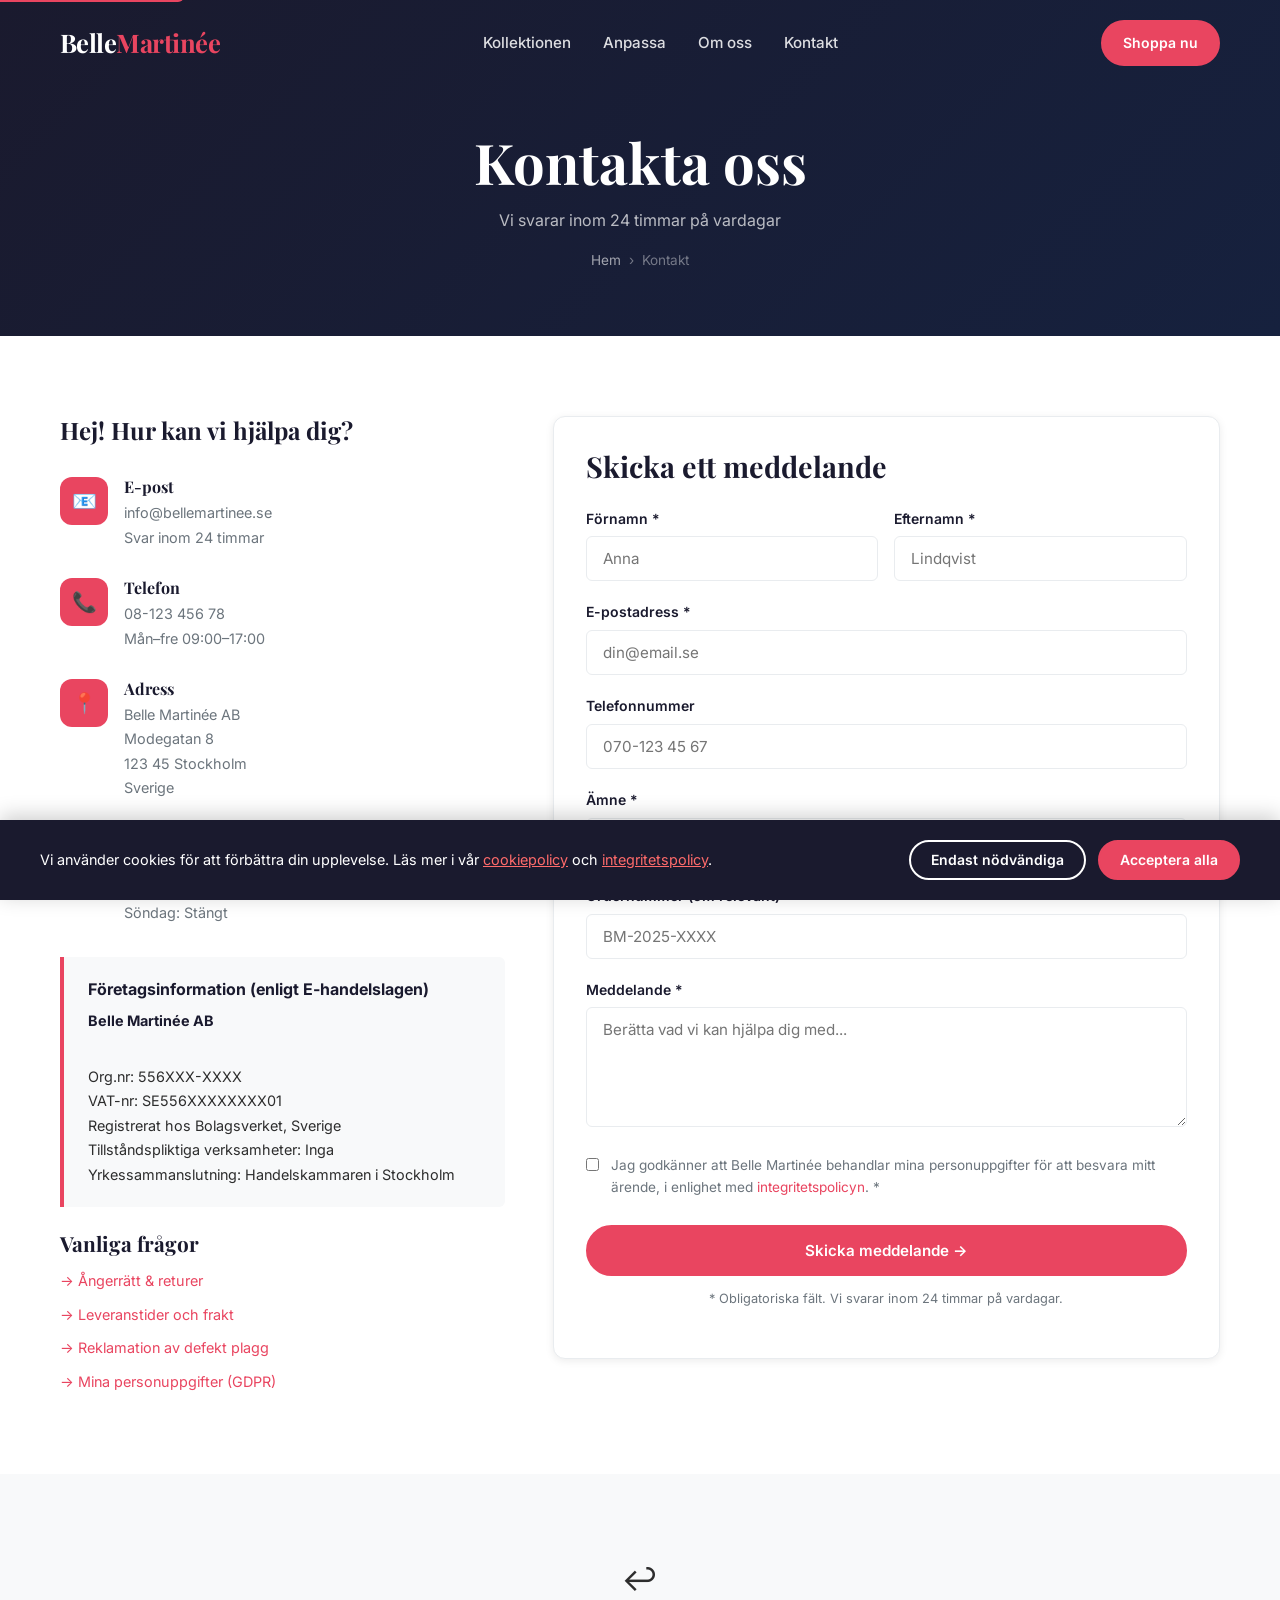
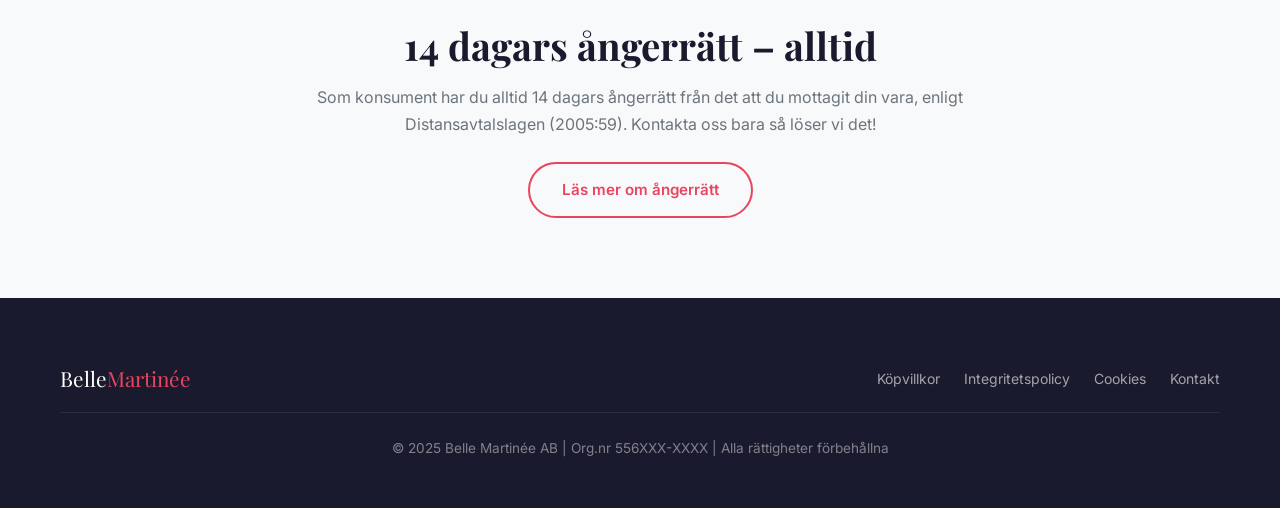
==== contact.html @ 05bf8396 "Build professional Belle Martinée clothing website with full Swedish legal compliance Co-authored-by" ====
<!DOCTYPE html>
<html lang="sv">
<head>
  <meta charset="UTF-8" />
  <meta name="viewport" content="width=device-width, initial-scale=1.0" />
  <meta name="description" content="Kontakta Belle Martinée – vi hjälper dig med din beställning, din design och alla frågor om våra kläder." />
  <meta name="robots" content="index, follow" />
  <title>Kontakt – Belle Martinée</title>
  <link rel="preconnect" href="https://fonts.googleapis.com" />
  <link rel="preconnect" href="https://fonts.gstatic.com" crossorigin />
  <link href="https://fonts.googleapis.com/css2?family=Inter:wght@400;500;600;700&family=Playfair+Display:ital,wght@0,400;0,600;0,700;1,400&display=swap" rel="stylesheet" />
  <link rel="stylesheet" href="css/style.css" />
</head>
<body>

  <a class="skip-link" href="#main-content">Hoppa till innehållet</a>

  <!-- Cookie Banner -->
  <div id="cookie-banner" role="dialog" aria-label="Cookie-inställningar">
    <div class="cookie-banner__inner">
      <p class="cookie-banner__text">
        Vi använder cookies för att förbättra din upplevelse.
        Läs mer i vår <a href="cookies.html">cookiepolicy</a> och <a href="privacy-policy.html">integritetspolicy</a>.
      </p>
      <div class="cookie-banner__actions">
        <button id="cookie-necessary" class="btn btn--secondary btn--sm">Endast nödvändiga</button>
        <button id="cookie-accept-all" class="btn btn--primary btn--sm">Acceptera alla</button>
      </div>
    </div>
  </div>

  <!-- Header -->
  <header class="site-header" role="banner">
    <nav class="nav" aria-label="Huvudnavigation">
      <a href="index.html" class="nav__logo">Belle<span>Martinée</span></a>
      <ul class="nav__menu" role="list">
        <li><a href="index.html#kollektionen">Kollektionen</a></li>
        <li><a href="index.html#anpassa">Anpassa</a></li>
        <li><a href="index.html#om-oss">Om oss</a></li>
        <li><a href="contact.html">Kontakt</a></li>
      </ul>
      <div class="nav__actions">
        <a href="index.html#kollektionen" class="btn btn--primary btn--sm">Shoppa nu</a>
        <button class="nav__toggle" aria-label="Öppna meny" aria-expanded="false" aria-controls="mobile-nav">
          <span></span><span></span><span></span>
        </button>
      </div>
    </nav>
  </header>

  <div id="nav-overlay" class="cart-overlay"></div>
  <nav id="mobile-nav" class="mobile-nav" aria-label="Mobilnavigation">
    <div class="mobile-nav__header">
      <span class="mobile-nav__logo">Belle<span>Martinée</span></span>
      <button id="mobile-nav-close" class="mobile-nav__close" aria-label="Stäng meny">✕</button>
    </div>
    <ul class="mobile-nav__links" role="list">
      <li><a href="index.html">Hem</a></li>
      <li><a href="index.html#kollektionen">Kollektionen</a></li>
      <li><a href="terms.html">Köpvillkor</a></li>
      <li><a href="privacy-policy.html">Integritetspolicy</a></li>
      <li><a href="cookies.html">Cookiepolicy</a></li>
    </ul>
  </nav>

  <!-- Hero -->
  <div class="legal-hero">
    <h1>Kontakta oss</h1>
    <p>Vi svarar inom 24 timmar på vardagar</p>
    <nav class="breadcrumb" aria-label="Brödsmulor">
      <a href="index.html">Hem</a>
      <span aria-hidden="true">›</span>
      <span aria-current="page">Kontakt</span>
    </nav>
  </div>

  <main id="main-content">
    <section class="section">
      <div class="container">
        <div class="contact-grid">

          <!-- Contact Info -->
          <div>
            <h2 style="color:var(--color-primary);margin-bottom:2rem;font-size:1.5rem;">Hej! Hur kan vi hjälpa dig?</h2>

            <div class="contact-info__item">
              <div class="contact-info__icon">📧</div>
              <div class="contact-info__text">
                <h4>E-post</h4>
                <a href="mailto:info@bellemartinee.se">info@bellemartinee.se</a>
                <p>Svar inom 24 timmar</p>
              </div>
            </div>

            <div class="contact-info__item">
              <div class="contact-info__icon">📞</div>
              <div class="contact-info__text">
                <h4>Telefon</h4>
                <a href="tel:+4681234567">08-123 456 78</a>
                <p>Mån–fre 09:00–17:00</p>
              </div>
            </div>

            <div class="contact-info__item">
              <div class="contact-info__icon">📍</div>
              <div class="contact-info__text">
                <h4>Adress</h4>
                <p>Belle Martinée AB<br />Modegatan 8<br />123 45 Stockholm<br />Sverige</p>
              </div>
            </div>

            <div class="contact-info__item">
              <div class="contact-info__icon">🕐</div>
              <div class="contact-info__text">
                <h4>Öppettider kundtjänst</h4>
                <p>Måndag–fredag: 09:00–17:00<br />Lördag: 10:00–14:00<br />Söndag: Stängt</p>
              </div>
            </div>

            <!-- Company Info Box (E-handelslagen) -->
            <div class="legal-box" style="margin-top:2rem;">
              <strong>Företagsinformation (enligt E-handelslagen)</strong>
              <p>
                <strong>Belle Martinée AB</strong><br />
                Org.nr: 556XXX-XXXX<br />
                VAT-nr: SE556XXXXXXXX01<br />
                Registrerat hos Bolagsverket, Sverige<br />
                Tillståndspliktiga verksamheter: Inga<br />
                Yrkessammanslutning: Handelskammaren i Stockholm
              </p>
            </div>

            <!-- Quick links -->
            <div style="margin-top:1.5rem;">
              <h4 style="color:var(--color-primary);margin-bottom:0.75rem;font-family:var(--font-heading);">Vanliga frågor</h4>
              <ul style="display:flex;flex-direction:column;gap:0.5rem;">
                <li><a href="terms.html" style="color:var(--color-accent);font-size:0.9rem;">→ Ångerrätt &amp; returer</a></li>
                <li><a href="terms.html#leverans" style="color:var(--color-accent);font-size:0.9rem;">→ Leveranstider och frakt</a></li>
                <li><a href="terms.html#reklamation" style="color:var(--color-accent);font-size:0.9rem;">→ Reklamation av defekt plagg</a></li>
                <li><a href="privacy-policy.html" style="color:var(--color-accent);font-size:0.9rem;">→ Mina personuppgifter (GDPR)</a></li>
              </ul>
            </div>
          </div>

          <!-- Contact Form -->
          <div class="contact-form">
            <h3 style="color:var(--color-primary);margin-bottom:1.5rem;font-family:var(--font-heading);">Skicka ett meddelande</h3>
            <form id="contact-form" novalidate aria-label="Kontaktformulär">

              <div class="form-row">
                <div class="form-group">
                  <label for="contact-firstname">Förnamn *</label>
                  <input type="text" id="contact-firstname" name="firstname" required autocomplete="given-name" placeholder="Anna" />
                </div>
                <div class="form-group">
                  <label for="contact-lastname">Efternamn *</label>
                  <input type="text" id="contact-lastname" name="lastname" required autocomplete="family-name" placeholder="Lindqvist" />
                </div>
              </div>

              <div class="form-group">
                <label for="contact-email">E-postadress *</label>
                <input type="email" id="contact-email" name="email" required autocomplete="email" placeholder="din@email.se" />
              </div>

              <div class="form-group">
                <label for="contact-phone">Telefonnummer</label>
                <input type="tel" id="contact-phone" name="phone" autocomplete="tel" placeholder="070-123 45 67" />
              </div>

              <div class="form-group">
                <label for="contact-subject">Ämne *</label>
                <select id="contact-subject" name="subject" required>
                  <option value="" disabled selected>Välj ämne...</option>
                  <option value="order">Fråga om beställning</option>
                  <option value="design">Designhjälp / offert</option>
                  <option value="return">Retur / ångerrätt</option>
                  <option value="reklamation">Reklamation</option>
                  <option value="gdpr">GDPR / mina uppgifter</option>
                  <option value="other">Annat</option>
                </select>
              </div>

              <div class="form-group">
                <label for="contact-order">Ordernummer (om relevant)</label>
                <input type="text" id="contact-order" name="order_number" placeholder="BM-2025-XXXX" />
              </div>

              <div class="form-group">
                <label for="contact-message">Meddelande *</label>
                <textarea id="contact-message" name="message" required placeholder="Berätta vad vi kan hjälpa dig med..."></textarea>
              </div>

              <!-- GDPR consent -->
              <div class="form-group" style="display:flex;gap:0.75rem;align-items:flex-start;">
                <input type="checkbox" id="contact-gdpr" name="gdpr_consent" required style="width:auto;margin-top:3px;flex-shrink:0;" />
                <label for="contact-gdpr" style="font-size:0.85rem;color:var(--color-gray);font-weight:400;cursor:pointer;">
                  Jag godkänner att Belle Martinée behandlar mina personuppgifter för att besvara mitt ärende,
                  i enlighet med <a href="privacy-policy.html" style="color:var(--color-accent)">integritetspolicyn</a>. *
                </label>
              </div>

              <button type="submit" class="btn btn--primary" style="width:100%;justify-content:center;">
                Skicka meddelande →
              </button>

              <p style="font-size:0.8rem;color:var(--color-gray);margin-top:0.75rem;text-align:center;">
                * Obligatoriska fält. Vi svarar inom 24 timmar på vardagar.
              </p>
            </form>
          </div>

        </div>
      </div>
    </section>

    <!-- Ångerrätt reminder -->
    <section class="section section--alt" aria-label="Ångerrätt information">
      <div class="container">
        <div style="max-width:700px;margin:0 auto;text-align:center;">
          <div style="font-size:2rem;margin-bottom:1rem;">↩️</div>
          <h2 style="color:var(--color-primary);margin-bottom:1rem;">14 dagars ångerrätt – alltid</h2>
          <p style="color:var(--color-gray);margin-bottom:1.5rem;">
            Som konsument har du alltid 14 dagars ångerrätt från det att du mottagit din vara,
            enligt Distansavtalslagen (2005:59). Kontakta oss bara så löser vi det!
          </p>
          <a href="terms.html" class="btn btn--outline">Läs mer om ångerrätt</a>
        </div>
      </div>
    </section>
  </main>

  <!-- Footer -->
  <footer class="site-footer" role="contentinfo">
    <div class="container">
      <div style="display:flex;align-items:center;justify-content:space-between;flex-wrap:wrap;gap:1rem;padding-bottom:1rem;">
        <a href="index.html" style="font-family:var(--font-heading);font-size:1.3rem;color:white;">Belle<span style="color:var(--color-accent)">Martinée</span></a>
        <nav style="display:flex;gap:1.5rem;flex-wrap:wrap;" aria-label="Juridiska länkar">
          <a href="terms.html" style="color:rgba(255,255,255,0.6);font-size:0.875rem;">Köpvillkor</a>
          <a href="privacy-policy.html" style="color:rgba(255,255,255,0.6);font-size:0.875rem;">Integritetspolicy</a>
          <a href="cookies.html" style="color:rgba(255,255,255,0.6);font-size:0.875rem;">Cookies</a>
          <a href="contact.html" style="color:rgba(255,255,255,0.6);font-size:0.875rem;">Kontakt</a>
        </nav>
      </div>
      <hr class="footer__divider" />
      <p style="color:rgba(255,255,255,0.45);font-size:0.85rem;text-align:center;">© 2025 Belle Martinée AB | Org.nr 556XXX-XXXX | Alla rättigheter förbehållna</p>
    </div>
  </footer>

  <div id="toast" role="alert" aria-live="assertive">
    <span class="toast-icon">✅</span>
    <span class="toast-message"></span>
  </div>
  <style>.sr-only{position:absolute;width:1px;height:1px;padding:0;margin:-1px;overflow:hidden;clip:rect(0,0,0,0);white-space:nowrap;border:0}</style>
  <script src="js/main.js"></script>
</body>
</html>
---- css/style.css ----
/* ===========================
   RESET & BASE
   =========================== */
*, *::before, *::after {
  box-sizing: border-box;
  margin: 0;
  padding: 0;
}

:root {
  --color-primary: #1a1a2e;
  --color-secondary: #16213e;
  --color-accent: #e94560;
  --color-accent-light: #ff6b6b;
  --color-gold: #c9a84c;
  --color-light: #f8f9fa;
  --color-white: #ffffff;
  --color-gray: #6c757d;
  --color-gray-light: #e9ecef;
  --color-text: #2d2d2d;
  --font-heading: 'Playfair Display', Georgia, serif;
  --font-body: 'Inter', -apple-system, BlinkMacSystemFont, 'Segoe UI', sans-serif;
  --shadow-sm: 0 2px 8px rgba(0,0,0,0.08);
  --shadow-md: 0 4px 20px rgba(0,0,0,0.12);
  --shadow-lg: 0 8px 40px rgba(0,0,0,0.18);
  --radius: 12px;
  --radius-sm: 6px;
  --transition: all 0.3s ease;
  --max-width: 1200px;
}

html {
  scroll-behavior: smooth;
  font-size: 16px;
}

body {
  font-family: var(--font-body);
  color: var(--color-text);
  background-color: var(--color-white);
  line-height: 1.6;
  overflow-x: hidden;
}

img {
  max-width: 100%;
  height: auto;
  display: block;
}

a {
  color: inherit;
  text-decoration: none;
  transition: var(--transition);
}

ul {
  list-style: none;
}

/* ===========================
   TYPOGRAPHY
   =========================== */
h1, h2, h3, h4, h5, h6 {
  font-family: var(--font-heading);
  line-height: 1.2;
  font-weight: 700;
}

h1 { font-size: clamp(2rem, 5vw, 3.5rem); }
h2 { font-size: clamp(1.5rem, 3vw, 2.5rem); }
h3 { font-size: clamp(1.2rem, 2.5vw, 1.8rem); }
h4 { font-size: clamp(1rem, 2vw, 1.3rem); }

p {
  margin-bottom: 1rem;
  line-height: 1.7;
}

/* ===========================
   LAYOUT UTILITIES
   =========================== */
.container {
  max-width: var(--max-width);
  margin: 0 auto;
  padding: 0 1.25rem;
}

.section {
  padding: 5rem 0;
}

.section--alt {
  background-color: var(--color-light);
}

.section__header {
  text-align: center;
  margin-bottom: 3.5rem;
}

.section__tag {
  display: inline-block;
  color: var(--color-accent);
  font-size: 0.85rem;
  font-weight: 600;
  text-transform: uppercase;
  letter-spacing: 0.15em;
  margin-bottom: 0.75rem;
}

.section__title {
  color: var(--color-primary);
  margin-bottom: 1rem;
}

.section__subtitle {
  color: var(--color-gray);
  font-size: 1.1rem;
  max-width: 600px;
  margin: 0 auto;
}

/* ===========================
   BUTTONS
   =========================== */
.btn {
  display: inline-flex;
  align-items: center;
  gap: 0.5rem;
  padding: 0.875rem 2rem;
  border-radius: 50px;
  font-family: var(--font-body);
  font-size: 0.95rem;
  font-weight: 600;
  cursor: pointer;
  border: 2px solid transparent;
  transition: var(--transition);
  text-decoration: none;
  white-space: nowrap;
}

.btn--primary {
  background-color: var(--color-accent);
  color: var(--color-white);
  border-color: var(--color-accent);
}

.btn--primary:hover {
  background-color: transparent;
  color: var(--color-accent);
  transform: translateY(-2px);
  box-shadow: 0 8px 25px rgba(233,69,96,0.35);
}

.btn--secondary {
  background-color: transparent;
  color: var(--color-white);
  border-color: var(--color-white);
}

.btn--secondary:hover {
  background-color: var(--color-white);
  color: var(--color-primary);
  transform: translateY(-2px);
}

.btn--outline {
  background-color: transparent;
  color: var(--color-accent);
  border-color: var(--color-accent);
}

.btn--outline:hover {
  background-color: var(--color-accent);
  color: var(--color-white);
}

.btn--dark {
  background-color: var(--color-primary);
  color: var(--color-white);
  border-color: var(--color-primary);
}

.btn--dark:hover {
  background-color: transparent;
  color: var(--color-primary);
}

.btn--sm {
  padding: 0.6rem 1.25rem;
  font-size: 0.875rem;
}

/* ===========================
   COOKIE BANNER
   =========================== */
#cookie-banner {
  position: fixed;
  bottom: 0;
  left: 0;
  right: 0;
  background: var(--color-primary);
  color: var(--color-white);
  padding: 1.25rem 1.5rem;
  z-index: 9999;
  box-shadow: 0 -4px 20px rgba(0,0,0,0.2);
  display: none;
}

#cookie-banner.show {
  display: block;
}

.cookie-banner__inner {
  max-width: var(--max-width);
  margin: 0 auto;
  display: flex;
  align-items: center;
  gap: 1.5rem;
  flex-wrap: wrap;
}

.cookie-banner__text {
  flex: 1;
  min-width: 250px;
  font-size: 0.9rem;
  line-height: 1.5;
  margin: 0;
}

.cookie-banner__text a {
  color: var(--color-accent-light);
  text-decoration: underline;
}

.cookie-banner__actions {
  display: flex;
  gap: 0.75rem;
  flex-wrap: wrap;
  flex-shrink: 0;
}

.cookie-banner__actions .btn {
  padding: 0.6rem 1.25rem;
  font-size: 0.875rem;
}

/* ===========================
   HEADER / NAVIGATION
   =========================== */
.site-header {
  position: fixed;
  top: 0;
  left: 0;
  right: 0;
  z-index: 1000;
  background: transparent;
  transition: var(--transition);
}

.site-header.scrolled {
  background: rgba(26, 26, 46, 0.97);
  backdrop-filter: blur(10px);
  box-shadow: 0 2px 20px rgba(0,0,0,0.15);
}

.nav {
  display: flex;
  align-items: center;
  justify-content: space-between;
  padding: 1.25rem 1.25rem;
  max-width: var(--max-width);
  margin: 0 auto;
}

.nav__logo {
  font-family: var(--font-heading);
  font-size: 1.6rem;
  font-weight: 700;
  color: var(--color-white);
  letter-spacing: -0.02em;
}

.nav__logo span {
  color: var(--color-accent);
}

.nav__menu {
  display: flex;
  align-items: center;
  gap: 2rem;
}

.nav__menu a {
  color: rgba(255,255,255,0.85);
  font-size: 0.95rem;
  font-weight: 500;
  position: relative;
}

.nav__menu a::after {
  content: '';
  position: absolute;
  bottom: -3px;
  left: 0;
  right: 0;
  height: 2px;
  background: var(--color-accent);
  transform: scaleX(0);
  transition: transform 0.3s ease;
}

.nav__menu a:hover {
  color: var(--color-white);
}

.nav__menu a:hover::after {
  transform: scaleX(1);
}

.nav__actions {
  display: flex;
  align-items: center;
  gap: 1rem;
}

.nav__cart {
  position: relative;
  color: var(--color-white);
  font-size: 1.3rem;
  cursor: pointer;
  padding: 0.4rem;
}

.nav__cart-count {
  position: absolute;
  top: -4px;
  right: -6px;
  background: var(--color-accent);
  color: white;
  border-radius: 50%;
  width: 18px;
  height: 18px;
  font-size: 0.65rem;
  display: flex;
  align-items: center;
  justify-content: center;
  font-weight: 700;
}

.nav__toggle {
  display: none;
  background: none;
  border: none;
  cursor: pointer;
  padding: 0.4rem;
  flex-direction: column;
  gap: 5px;
}

.nav__toggle span {
  display: block;
  width: 24px;
  height: 2px;
  background: var(--color-white);
  transition: var(--transition);
}

/* ===========================
   HERO
   =========================== */
.hero {
  min-height: 100vh;
  background: linear-gradient(135deg, var(--color-primary) 0%, var(--color-secondary) 50%, #0f3460 100%);
  display: flex;
  align-items: center;
  position: relative;
  overflow: hidden;
  padding: 6rem 0 4rem;
}

.hero::before {
  content: '';
  position: absolute;
  inset: 0;
  background: url("data:image/svg+xml,%3Csvg width='60' height='60' viewBox='0 0 60 60' xmlns='http://www.w3.org/2000/svg'%3E%3Cg fill='none' fill-rule='evenodd'%3E%3Cg fill='%23ffffff' fill-opacity='0.03'%3E%3Cpath d='M36 34v-4h-2v4h-4v2h4v4h2v-4h4v-2h-4zm0-30V0h-2v4h-4v2h4v4h2V6h4V4h-4zM6 34v-4H4v4H0v2h4v4h2v-4h4v-2H6zM6 4V0H4v4H0v2h4v4h2V6h4V4H6z'/%3E%3C/g%3E%3C/g%3E%3C/svg%3E");
}

.hero::after {
  content: '';
  position: absolute;
  bottom: -2px;
  left: 0;
  right: 0;
  height: 100px;
  background: white;
  clip-path: ellipse(55% 100% at 50% 100%);
}

.hero__inner {
  position: relative;
  z-index: 1;
  display: grid;
  grid-template-columns: 1fr 1fr;
  gap: 3rem;
  align-items: center;
  max-width: var(--max-width);
  margin: 0 auto;
  padding: 0 1.25rem;
}

.hero__tag {
  display: inline-flex;
  align-items: center;
  gap: 0.5rem;
  background: rgba(233,69,96,0.15);
  border: 1px solid rgba(233,69,96,0.4);
  color: var(--color-accent-light);
  font-size: 0.8rem;
  font-weight: 600;
  text-transform: uppercase;
  letter-spacing: 0.1em;
  padding: 0.4rem 1rem;
  border-radius: 50px;
  margin-bottom: 1.5rem;
}

.hero__title {
  color: var(--color-white);
  margin-bottom: 1.5rem;
  line-height: 1.15;
}

.hero__title .highlight {
  color: var(--color-accent);
  position: relative;
}

.hero__description {
  color: rgba(255,255,255,0.75);
  font-size: 1.1rem;
  margin-bottom: 2.5rem;
  line-height: 1.7;
}

.hero__actions {
  display: flex;
  gap: 1rem;
  flex-wrap: wrap;
  align-items: center;
}

.hero__stats {
  display: flex;
  gap: 2rem;
  margin-top: 3rem;
  padding-top: 2rem;
  border-top: 1px solid rgba(255,255,255,0.1);
}

.hero__stat h3 {
  color: var(--color-white);
  font-size: 1.8rem;
}

.hero__stat p {
  color: rgba(255,255,255,0.6);
  font-size: 0.85rem;
  margin: 0;
}

.hero__visual {
  display: flex;
  justify-content: center;
  align-items: center;
  position: relative;
}

.hero__mockup {
  width: 100%;
  max-width: 480px;
  position: relative;
}

.mockup-card {
  background: rgba(255,255,255,0.08);
  border: 1px solid rgba(255,255,255,0.12);
  border-radius: 20px;
  padding: 2rem;
  backdrop-filter: blur(10px);
  box-shadow: 0 20px 60px rgba(0,0,0,0.3);
}

.mockup-card__grid {
  display: grid;
  grid-template-columns: 1fr 1fr;
  gap: 1rem;
}

.mockup-item {
  border-radius: 12px;
  overflow: hidden;
  aspect-ratio: 3/4;
  position: relative;
}

.mockup-item:first-child {
  grid-column: 1 / -1;
  aspect-ratio: 2/1;
}

.mockup-color-1 { background: linear-gradient(135deg, #667eea 0%, #764ba2 100%); }
.mockup-color-2 { background: linear-gradient(135deg, #f093fb 0%, #f5576c 100%); }
.mockup-color-3 { background: linear-gradient(135deg, #4facfe 0%, #00f2fe 100%); }

.mockup-item__label {
  position: absolute;
  bottom: 0.75rem;
  left: 0.75rem;
  right: 0.75rem;
  background: rgba(0,0,0,0.5);
  backdrop-filter: blur(5px);
  border-radius: 8px;
  padding: 0.5rem 0.75rem;
}

.mockup-item__label span {
  display: block;
  font-size: 0.75rem;
  color: rgba(255,255,255,0.7);
}

.mockup-item__label strong {
  display: block;
  font-size: 0.9rem;
  color: white;
}

.floating-badge {
  position: absolute;
  background: white;
  border-radius: 12px;
  padding: 0.75rem 1rem;
  box-shadow: var(--shadow-lg);
  display: flex;
  align-items: center;
  gap: 0.5rem;
  font-size: 0.85rem;
  font-weight: 600;
  color: var(--color-primary);
  animation: float 3s ease-in-out infinite;
}

.floating-badge--1 {
  top: -20px;
  right: -20px;
  animation-delay: 0s;
}

.floating-badge--2 {
  bottom: 10px;
  left: -30px;
  animation-delay: 1.5s;
}

.floating-badge__icon {
  font-size: 1.2rem;
}

@keyframes float {
  0%, 100% { transform: translateY(0); }
  50% { transform: translateY(-8px); }
}

/* ===========================
   FEATURES / USP STRIP
   =========================== */
.usp-strip {
  background: var(--color-primary);
  padding: 1.5rem 0;
}

.usp-strip__inner {
  display: flex;
  justify-content: center;
  gap: 3rem;
  flex-wrap: wrap;
  max-width: var(--max-width);
  margin: 0 auto;
  padding: 0 1.25rem;
}

.usp-item {
  display: flex;
  align-items: center;
  gap: 0.75rem;
  color: rgba(255,255,255,0.85);
  font-size: 0.9rem;
  font-weight: 500;
}

.usp-item__icon {
  color: var(--color-accent);
  font-size: 1.25rem;
}

/* ===========================
   PRODUCTS
   =========================== */
.products-grid {
  display: grid;
  grid-template-columns: repeat(auto-fill, minmax(280px, 1fr));
  gap: 2rem;
}

.product-card {
  background: var(--color-white);
  border-radius: var(--radius);
  overflow: hidden;
  box-shadow: var(--shadow-sm);
  transition: var(--transition);
  border: 1px solid var(--color-gray-light);
}

.product-card:hover {
  transform: translateY(-6px);
  box-shadow: var(--shadow-lg);
}

.product-card__image {
  position: relative;
  aspect-ratio: 4/3;
  overflow: hidden;
}

.product-card__img-placeholder {
  width: 100%;
  height: 100%;
  display: flex;
  align-items: center;
  justify-content: center;
  font-size: 4rem;
}

.product-card__badge {
  position: absolute;
  top: 1rem;
  left: 1rem;
  background: var(--color-accent);
  color: white;
  font-size: 0.75rem;
  font-weight: 700;
  padding: 0.25rem 0.75rem;
  border-radius: 50px;
  text-transform: uppercase;
  letter-spacing: 0.05em;
}

.product-card__wishlist {
  position: absolute;
  top: 1rem;
  right: 1rem;
  width: 36px;
  height: 36px;
  background: white;
  border-radius: 50%;
  border: none;
  cursor: pointer;
  display: flex;
  align-items: center;
  justify-content: center;
  font-size: 1rem;
  box-shadow: var(--shadow-sm);
  transition: var(--transition);
  opacity: 0;
}

.product-card:hover .product-card__wishlist {
  opacity: 1;
}

.product-card__wishlist:hover {
  background: var(--color-accent);
  color: white;
}

.product-card__body {
  padding: 1.25rem;
}

.product-card__category {
  font-size: 0.8rem;
  color: var(--color-gray);
  text-transform: uppercase;
  letter-spacing: 0.1em;
  font-weight: 600;
  margin-bottom: 0.4rem;
}

.product-card__name {
  font-family: var(--font-heading);
  font-size: 1.1rem;
  color: var(--color-primary);
  margin-bottom: 0.75rem;
  line-height: 1.3;
}

.product-card__rating {
  display: flex;
  align-items: center;
  gap: 0.4rem;
  margin-bottom: 0.75rem;
}

.stars {
  color: #fbbf24;
  font-size: 0.85rem;
}

.rating-count {
  color: var(--color-gray);
  font-size: 0.8rem;
}

.product-card__footer {
  display: flex;
  align-items: center;
  justify-content: space-between;
  margin-top: 1rem;
  padding-top: 1rem;
  border-top: 1px solid var(--color-gray-light);
}

.product-card__price {
  display: flex;
  flex-direction: column;
}

.price-current {
  font-size: 1.25rem;
  font-weight: 700;
  color: var(--color-primary);
  line-height: 1;
}

.price-vat {
  font-size: 0.72rem;
  color: var(--color-gray);
  margin-top: 2px;
}

.price-old {
  font-size: 0.85rem;
  color: var(--color-gray);
  text-decoration: line-through;
}

.btn--add-cart {
  background: var(--color-primary);
  color: white;
  border: none;
  border-radius: 50px;
  padding: 0.6rem 1.25rem;
  font-size: 0.85rem;
  font-weight: 600;
  cursor: pointer;
  transition: var(--transition);
  font-family: var(--font-body);
}

.btn--add-cart:hover {
  background: var(--color-accent);
  transform: scale(1.03);
}

/* ===========================
   CUSTOMIZATION SECTION
   =========================== */
.customize {
  background: linear-gradient(135deg, var(--color-primary) 0%, var(--color-secondary) 100%);
  padding: 5rem 0;
  color: white;
}

.customize__inner {
  display: grid;
  grid-template-columns: 1fr 1fr;
  gap: 4rem;
  align-items: center;
}

.customize__tag {
  color: var(--color-accent-light);
  font-size: 0.85rem;
  font-weight: 600;
  text-transform: uppercase;
  letter-spacing: 0.15em;
  display: block;
  margin-bottom: 1rem;
}

.customize__title {
  color: var(--color-white);
  margin-bottom: 1.5rem;
}

.customize__text {
  color: rgba(255,255,255,0.75);
  margin-bottom: 2rem;
  font-size: 1.05rem;
}

.customize__steps {
  display: flex;
  flex-direction: column;
  gap: 1.25rem;
  margin-bottom: 2.5rem;
}

.step {
  display: flex;
  gap: 1rem;
  align-items: flex-start;
}

.step__num {
  width: 36px;
  height: 36px;
  border-radius: 50%;
  background: var(--color-accent);
  color: white;
  font-weight: 700;
  font-size: 0.9rem;
  display: flex;
  align-items: center;
  justify-content: center;
  flex-shrink: 0;
}

.step__content h4 {
  color: white;
  margin-bottom: 0.25rem;
  font-family: var(--font-heading);
}

.step__content p {
  color: rgba(255,255,255,0.65);
  font-size: 0.9rem;
  margin: 0;
}

.customize__visual {
  display: flex;
  justify-content: center;
}

.customize__demo {
  background: rgba(255,255,255,0.07);
  border: 1px solid rgba(255,255,255,0.1);
  border-radius: 20px;
  padding: 2rem;
  width: 100%;
  max-width: 380px;
}

.demo-product {
  aspect-ratio: 1;
  background: linear-gradient(135deg, #667eea 0%, #764ba2 100%);
  border-radius: 12px;
  display: flex;
  flex-direction: column;
  align-items: center;
  justify-content: center;
  margin-bottom: 1.5rem;
  position: relative;
  overflow: hidden;
}

.demo-product__icon {
  font-size: 5rem;
  margin-bottom: 0.5rem;
}

.demo-product__text {
  color: rgba(255,255,255,0.9);
  font-family: var(--font-heading);
  font-size: 1.2rem;
  font-weight: 700;
}

.demo-controls {
  display: flex;
  flex-direction: column;
  gap: 0.75rem;
}

.demo-control label {
  display: block;
  color: rgba(255,255,255,0.7);
  font-size: 0.8rem;
  margin-bottom: 0.4rem;
  font-weight: 500;
}

.demo-colors {
  display: flex;
  gap: 0.5rem;
}

.color-dot {
  width: 28px;
  height: 28px;
  border-radius: 50%;
  cursor: pointer;
  border: 2px solid transparent;
  transition: var(--transition);
}

.color-dot:hover, .color-dot.active {
  border-color: white;
  transform: scale(1.15);
}

.demo-sizes {
  display: flex;
  gap: 0.5rem;
}

.size-btn {
  padding: 0.4rem 0.75rem;
  background: rgba(255,255,255,0.1);
  border: 1px solid rgba(255,255,255,0.2);
  border-radius: 6px;
  color: white;
  font-size: 0.8rem;
  cursor: pointer;
  transition: var(--transition);
}

.size-btn:hover, .size-btn.active {
  background: var(--color-accent);
  border-color: var(--color-accent);
}

/* ===========================
   TESTIMONIALS
   =========================== */
.testimonials__grid {
  display: grid;
  grid-template-columns: repeat(auto-fill, minmax(300px, 1fr));
  gap: 1.5rem;
}

.testimonial-card {
  background: var(--color-white);
  border-radius: var(--radius);
  padding: 1.75rem;
  box-shadow: var(--shadow-sm);
  border: 1px solid var(--color-gray-light);
  transition: var(--transition);
}

.testimonial-card:hover {
  box-shadow: var(--shadow-md);
  transform: translateY(-3px);
}

.testimonial-card__stars {
  color: #fbbf24;
  font-size: 1.1rem;
  margin-bottom: 1rem;
}

.testimonial-card__text {
  color: var(--color-text);
  font-style: italic;
  margin-bottom: 1.25rem;
  font-size: 0.95rem;
  line-height: 1.7;
}

.testimonial-card__author {
  display: flex;
  align-items: center;
  gap: 0.75rem;
}

.author-avatar {
  width: 44px;
  height: 44px;
  border-radius: 50%;
  display: flex;
  align-items: center;
  justify-content: center;
  font-size: 1.2rem;
  font-weight: 700;
  color: white;
  flex-shrink: 0;
}

.author-name {
  font-weight: 600;
  color: var(--color-primary);
  font-size: 0.9rem;
}

.author-location {
  color: var(--color-gray);
  font-size: 0.8rem;
}

/* ===========================
   NEWSLETTER
   =========================== */
.newsletter {
  background: var(--color-accent);
  padding: 4rem 0;
  text-align: center;
}

.newsletter h2 {
  color: white;
  margin-bottom: 1rem;
}

.newsletter p {
  color: rgba(255,255,255,0.85);
  font-size: 1.05rem;
  margin-bottom: 2rem;
}

.newsletter__form {
  display: flex;
  max-width: 480px;
  margin: 0 auto 1rem;
  gap: 0.5rem;
  flex-wrap: wrap;
}

.newsletter__input {
  flex: 1;
  min-width: 200px;
  padding: 0.875rem 1.25rem;
  border: none;
  border-radius: 50px;
  font-family: var(--font-body);
  font-size: 0.95rem;
  outline: none;
  background: white;
  color: var(--color-text);
}

.newsletter__submit {
  padding: 0.875rem 1.75rem;
  background: var(--color-primary);
  color: white;
  border: none;
  border-radius: 50px;
  font-family: var(--font-body);
  font-size: 0.95rem;
  font-weight: 600;
  cursor: pointer;
  transition: var(--transition);
  white-space: nowrap;
}

.newsletter__submit:hover {
  background: var(--color-secondary);
  transform: scale(1.03);
}

.newsletter__disclaimer {
  color: rgba(255,255,255,0.7);
  font-size: 0.8rem;
  margin: 0;
}

.newsletter__disclaimer a {
  color: white;
  text-decoration: underline;
}

/* ===========================
   FOOTER
   =========================== */
.site-footer {
  background: var(--color-primary);
  color: rgba(255,255,255,0.8);
  padding: 4rem 0 2rem;
}

.footer__grid {
  display: grid;
  grid-template-columns: 2fr 1fr 1fr 1fr;
  gap: 3rem;
  margin-bottom: 3rem;
}

.footer__brand h3 {
  font-family: var(--font-heading);
  color: white;
  font-size: 1.5rem;
  margin-bottom: 1rem;
}

.footer__brand h3 span {
  color: var(--color-accent);
}

.footer__brand p {
  font-size: 0.9rem;
  line-height: 1.6;
  color: rgba(255,255,255,0.65);
  margin-bottom: 1.25rem;
}

.footer__social {
  display: flex;
  gap: 0.75rem;
}

.social-link {
  width: 38px;
  height: 38px;
  border-radius: 50%;
  background: rgba(255,255,255,0.08);
  border: 1px solid rgba(255,255,255,0.12);
  display: flex;
  align-items: center;
  justify-content: center;
  font-size: 1rem;
  color: rgba(255,255,255,0.7);
  transition: var(--transition);
}

.social-link:hover {
  background: var(--color-accent);
  border-color: var(--color-accent);
  color: white;
  transform: translateY(-2px);
}

.footer__col h4 {
  color: white;
  font-family: var(--font-heading);
  font-size: 1rem;
  margin-bottom: 1.25rem;
  font-weight: 600;
}

.footer__links {
  display: flex;
  flex-direction: column;
  gap: 0.625rem;
}

.footer__links a {
  color: rgba(255,255,255,0.65);
  font-size: 0.9rem;
  transition: var(--transition);
}

.footer__links a:hover {
  color: var(--color-accent-light);
  padding-left: 4px;
}

.footer__contact-item {
  display: flex;
  gap: 0.75rem;
  align-items: flex-start;
  font-size: 0.9rem;
  color: rgba(255,255,255,0.65);
  margin-bottom: 0.75rem;
}

.footer__contact-item .icon {
  font-size: 1rem;
  flex-shrink: 0;
  margin-top: 0.1rem;
}

.footer__divider {
  border: none;
  border-top: 1px solid rgba(255,255,255,0.08);
  margin-bottom: 1.5rem;
}

.footer__bottom {
  display: flex;
  align-items: center;
  justify-content: space-between;
  flex-wrap: wrap;
  gap: 1rem;
}

.footer__bottom p {
  font-size: 0.85rem;
  color: rgba(255,255,255,0.5);
  margin: 0;
}

.footer__bottom-links {
  display: flex;
  gap: 1.5rem;
  flex-wrap: wrap;
}

.footer__bottom-links a {
  font-size: 0.85rem;
  color: rgba(255,255,255,0.5);
  transition: var(--transition);
}

.footer__bottom-links a:hover {
  color: rgba(255,255,255,0.85);
}

.footer__legal-info {
  background: rgba(255,255,255,0.04);
  border-radius: var(--radius-sm);
  padding: 1rem 1.25rem;
  margin-top: 1.5rem;
  font-size: 0.8rem;
  color: rgba(255,255,255,0.45);
  line-height: 1.5;
}

/* ===========================
   LEGAL PAGES
   =========================== */
.legal-hero {
  background: linear-gradient(135deg, var(--color-primary) 0%, var(--color-secondary) 100%);
  padding: 8rem 0 4rem;
  text-align: center;
}

.legal-hero h1 {
  color: white;
  margin-bottom: 0.75rem;
}

.legal-hero p {
  color: rgba(255,255,255,0.7);
  font-size: 1rem;
  margin: 0;
}

.legal-content {
  max-width: 820px;
  margin: 0 auto;
  padding: 4rem 1.25rem 5rem;
}

.legal-content h2 {
  color: var(--color-primary);
  margin-top: 2.5rem;
  margin-bottom: 1rem;
  font-size: 1.5rem;
  padding-bottom: 0.5rem;
  border-bottom: 2px solid var(--color-gray-light);
}

.legal-content h3 {
  color: var(--color-primary);
  margin-top: 1.75rem;
  margin-bottom: 0.75rem;
  font-size: 1.15rem;
}

.legal-content p {
  color: var(--color-text);
  font-size: 0.95rem;
  line-height: 1.8;
}

.legal-content ul, .legal-content ol {
  padding-left: 1.5rem;
  margin-bottom: 1rem;
}

.legal-content li {
  color: var(--color-text);
  font-size: 0.95rem;
  line-height: 1.7;
  margin-bottom: 0.4rem;
  list-style: disc;
}

.legal-content ol li {
  list-style: decimal;
}

.legal-content a {
  color: var(--color-accent);
  text-decoration: underline;
}

.legal-content a:hover {
  color: var(--color-accent-light);
}

.legal-box {
  background: var(--color-light);
  border-left: 4px solid var(--color-accent);
  border-radius: 0 var(--radius-sm) var(--radius-sm) 0;
  padding: 1.25rem 1.5rem;
  margin: 1.5rem 0;
}

.legal-box p {
  margin: 0;
  font-size: 0.9rem;
}

.legal-box strong {
  display: block;
  color: var(--color-primary);
  margin-bottom: 0.4rem;
}

.legal-table {
  width: 100%;
  border-collapse: collapse;
  margin: 1.5rem 0;
  font-size: 0.9rem;
}

.legal-table th {
  background: var(--color-primary);
  color: white;
  padding: 0.75rem 1rem;
  text-align: left;
  font-weight: 600;
}

.legal-table td {
  padding: 0.75rem 1rem;
  border-bottom: 1px solid var(--color-gray-light);
  color: var(--color-text);
}

.legal-table tr:nth-child(even) td {
  background: var(--color-light);
}

.cookie-preference-form {
  margin: 2rem 0;
}

.cookie-category {
  background: var(--color-white);
  border: 1px solid var(--color-gray-light);
  border-radius: var(--radius);
  padding: 1.25rem 1.5rem;
  margin-bottom: 1rem;
  display: flex;
  align-items: flex-start;
  gap: 1rem;
}

.cookie-category__toggle {
  flex-shrink: 0;
  margin-top: 0.15rem;
}

.toggle-switch {
  position: relative;
  width: 46px;
  height: 24px;
}

.toggle-switch input {
  opacity: 0;
  width: 0;
  height: 0;
  position: absolute;
}

.toggle-slider {
  position: absolute;
  cursor: pointer;
  inset: 0;
  background: #ccc;
  border-radius: 34px;
  transition: var(--transition);
}

.toggle-slider::before {
  content: '';
  position: absolute;
  width: 18px;
  height: 18px;
  left: 3px;
  top: 3px;
  background: white;
  border-radius: 50%;
  transition: var(--transition);
}

.toggle-switch input:checked + .toggle-slider {
  background: var(--color-accent);
}

.toggle-switch input:checked + .toggle-slider::before {
  transform: translateX(22px);
}

.toggle-switch input:disabled + .toggle-slider {
  opacity: 0.5;
  cursor: not-allowed;
}

.cookie-category__info h4 {
  color: var(--color-primary);
  font-family: var(--font-heading);
  font-size: 1rem;
  margin-bottom: 0.4rem;
}

.cookie-category__info p {
  font-size: 0.875rem;
  color: var(--color-gray);
  margin: 0;
  line-height: 1.5;
}

/* ===========================
   CONTACT PAGE
   =========================== */
.contact-grid {
  display: grid;
  grid-template-columns: 1fr 1.5fr;
  gap: 3rem;
  align-items: start;
}

.contact-info__item {
  display: flex;
  gap: 1rem;
  align-items: flex-start;
  margin-bottom: 1.75rem;
}

.contact-info__icon {
  width: 48px;
  height: 48px;
  border-radius: 12px;
  background: var(--color-accent);
  color: white;
  display: flex;
  align-items: center;
  justify-content: center;
  font-size: 1.25rem;
  flex-shrink: 0;
}

.contact-info__text h4 {
  color: var(--color-primary);
  margin-bottom: 0.25rem;
  font-family: var(--font-heading);
  font-size: 1rem;
}

.contact-info__text p, .contact-info__text a {
  color: var(--color-gray);
  font-size: 0.9rem;
  margin: 0;
}

.contact-info__text a:hover {
  color: var(--color-accent);
}

.contact-form {
  background: var(--color-white);
  border: 1px solid var(--color-gray-light);
  border-radius: var(--radius);
  padding: 2rem;
  box-shadow: var(--shadow-sm);
}

.form-group {
  margin-bottom: 1.25rem;
}

.form-group label {
  display: block;
  font-weight: 600;
  font-size: 0.875rem;
  color: var(--color-primary);
  margin-bottom: 0.4rem;
}

.form-group input,
.form-group select,
.form-group textarea {
  width: 100%;
  padding: 0.75rem 1rem;
  border: 1.5px solid var(--color-gray-light);
  border-radius: var(--radius-sm);
  font-family: var(--font-body);
  font-size: 0.95rem;
  color: var(--color-text);
  transition: var(--transition);
  outline: none;
  background: white;
}

.form-group input:focus,
.form-group select:focus,
.form-group textarea:focus {
  border-color: var(--color-accent);
  box-shadow: 0 0 0 3px rgba(233,69,96,0.1);
}

.form-group textarea {
  min-height: 120px;
  resize: vertical;
}

.form-row {
  display: grid;
  grid-template-columns: 1fr 1fr;
  gap: 1rem;
}

/* ===========================
   BREADCRUMB
   =========================== */
.breadcrumb {
  display: flex;
  align-items: center;
  gap: 0.5rem;
  font-size: 0.85rem;
  color: rgba(255,255,255,0.6);
  margin-top: 1rem;
  justify-content: center;
}

.breadcrumb a {
  color: rgba(255,255,255,0.6);
  transition: var(--transition);
}

.breadcrumb a:hover {
  color: white;
}

.breadcrumb span {
  color: rgba(255,255,255,0.4);
}

/* ===========================
   NOTIFICATION TOAST
   =========================== */
#toast {
  position: fixed;
  top: 1.5rem;
  right: 1.5rem;
  z-index: 9998;
  background: var(--color-primary);
  color: white;
  padding: 1rem 1.5rem;
  border-radius: var(--radius);
  box-shadow: var(--shadow-lg);
  display: flex;
  align-items: center;
  gap: 0.75rem;
  font-size: 0.9rem;
  font-weight: 500;
  max-width: 320px;
  transform: translateX(200%);
  transition: transform 0.35s cubic-bezier(0.34, 1.56, 0.64, 1);
}

#toast.show {
  transform: translateX(0);
}

#toast .toast-icon {
  font-size: 1.3rem;
}

/* ===========================
   CART SIDEBAR
   =========================== */
.cart-overlay {
  position: fixed;
  inset: 0;
  background: rgba(0,0,0,0.5);
  z-index: 1100;
  opacity: 0;
  visibility: hidden;
  transition: var(--transition);
}

.cart-overlay.open {
  opacity: 1;
  visibility: visible;
}

.cart-sidebar {
  position: fixed;
  top: 0;
  right: -420px;
  width: min(420px, 100vw);
  height: 100%;
  background: white;
  z-index: 1101;
  box-shadow: -4px 0 30px rgba(0,0,0,0.12);
  display: flex;
  flex-direction: column;
  transition: right 0.35s ease;
}

.cart-sidebar.open {
  right: 0;
}

.cart-sidebar__header {
  display: flex;
  align-items: center;
  justify-content: space-between;
  padding: 1.25rem 1.5rem;
  border-bottom: 1px solid var(--color-gray-light);
}

.cart-sidebar__header h3 {
  font-family: var(--font-heading);
  color: var(--color-primary);
  font-size: 1.2rem;
}

.cart-close {
  background: none;
  border: none;
  cursor: pointer;
  font-size: 1.5rem;
  color: var(--color-gray);
  padding: 0.25rem;
  line-height: 1;
  transition: var(--transition);
}

.cart-close:hover {
  color: var(--color-accent);
}

.cart-sidebar__body {
  flex: 1;
  overflow-y: auto;
  padding: 1.25rem 1.5rem;
}

.cart-empty {
  text-align: center;
  padding: 3rem 1rem;
  color: var(--color-gray);
}

.cart-empty .cart-empty-icon {
  font-size: 3rem;
  display: block;
  margin-bottom: 1rem;
}

.cart-item {
  display: flex;
  gap: 1rem;
  align-items: flex-start;
  padding: 1rem 0;
  border-bottom: 1px solid var(--color-gray-light);
}

.cart-item__image {
  width: 64px;
  height: 64px;
  border-radius: 8px;
  display: flex;
  align-items: center;
  justify-content: center;
  font-size: 1.75rem;
  flex-shrink: 0;
}

.cart-item__details {
  flex: 1;
}

.cart-item__name {
  font-weight: 600;
  color: var(--color-primary);
  font-size: 0.9rem;
  margin-bottom: 0.25rem;
}

.cart-item__variant {
  color: var(--color-gray);
  font-size: 0.8rem;
  margin-bottom: 0.5rem;
}

.cart-item__qty {
  display: flex;
  align-items: center;
  gap: 0.5rem;
}

.qty-btn {
  width: 26px;
  height: 26px;
  border: 1px solid var(--color-gray-light);
  background: white;
  border-radius: 4px;
  cursor: pointer;
  font-size: 1rem;
  display: flex;
  align-items: center;
  justify-content: center;
  transition: var(--transition);
}

.qty-btn:hover {
  background: var(--color-gray-light);
}

.qty-num {
  font-weight: 600;
  min-width: 20px;
  text-align: center;
  font-size: 0.9rem;
}

.cart-item__price {
  font-weight: 700;
  color: var(--color-primary);
  font-size: 0.95rem;
  white-space: nowrap;
}

.cart-item__remove {
  background: none;
  border: none;
  cursor: pointer;
  color: var(--color-gray);
  font-size: 1rem;
  padding: 0.25rem;
  transition: var(--transition);
  align-self: center;
}

.cart-item__remove:hover {
  color: var(--color-accent);
}

.cart-sidebar__footer {
  padding: 1.25rem 1.5rem;
  border-top: 1px solid var(--color-gray-light);
}

.cart-total {
  display: flex;
  justify-content: space-between;
  align-items: center;
  margin-bottom: 0.5rem;
  font-weight: 700;
  color: var(--color-primary);
  font-size: 1.1rem;
}

.cart-vat-note {
  font-size: 0.78rem;
  color: var(--color-gray);
  margin-bottom: 1.25rem;
}

.cart-withdrawal-note {
  font-size: 0.78rem;
  color: var(--color-gray);
  background: var(--color-light);
  border-radius: var(--radius-sm);
  padding: 0.6rem 0.75rem;
  margin-bottom: 1rem;
  line-height: 1.4;
}

/* ===========================
   MOBILE NAV DRAWER
   =========================== */
.mobile-nav {
  position: fixed;
  top: 0;
  left: -100%;
  width: min(320px, 85vw);
  height: 100%;
  background: var(--color-primary);
  z-index: 1200;
  padding: 2rem 1.5rem;
  transition: left 0.35s ease;
  overflow-y: auto;
}

.mobile-nav.open {
  left: 0;
}

.mobile-nav__header {
  display: flex;
  align-items: center;
  justify-content: space-between;
  margin-bottom: 2.5rem;
}

.mobile-nav__logo {
  font-family: var(--font-heading);
  font-size: 1.4rem;
  color: white;
}

.mobile-nav__logo span {
  color: var(--color-accent);
}

.mobile-nav__close {
  background: none;
  border: none;
  cursor: pointer;
  font-size: 1.75rem;
  color: rgba(255,255,255,0.7);
  line-height: 1;
  transition: var(--transition);
}

.mobile-nav__close:hover {
  color: white;
}

.mobile-nav__links {
  display: flex;
  flex-direction: column;
  gap: 0.25rem;
}

.mobile-nav__links a {
  display: block;
  color: rgba(255,255,255,0.8);
  font-size: 1.1rem;
  font-weight: 500;
  padding: 0.875rem 0;
  border-bottom: 1px solid rgba(255,255,255,0.07);
  transition: var(--transition);
}

.mobile-nav__links a:hover {
  color: white;
  padding-left: 0.5rem;
}

/* ===========================
   SKIP TO CONTENT (accessibility)
   =========================== */
.skip-link {
  position: absolute;
  top: -40px;
  left: 0;
  background: var(--color-accent);
  color: white;
  padding: 0.5rem 1rem;
  z-index: 9999;
  font-weight: 600;
  transition: top 0.2s;
  border-radius: 0 0 var(--radius-sm) 0;
}

.skip-link:focus {
  top: 0;
}

/* ===========================
   FADE-IN ANIMATION
   =========================== */
.fade-in {
  opacity: 0;
  transform: translateY(20px);
  transition: opacity 0.6s ease, transform 0.6s ease;
}

.fade-in.visible {
  opacity: 1;
  transform: translateY(0);
}

/* ===========================
   RESPONSIVE
   =========================== */
@media (max-width: 1024px) {
  .footer__grid {
    grid-template-columns: 1fr 1fr;
  }
  
  .customize__inner {
    grid-template-columns: 1fr;
    gap: 2.5rem;
  }
  
  .customize__visual {
    order: -1;
  }
}

@media (max-width: 768px) {
  .nav__menu,
  .nav__actions .btn {
    display: none;
  }

  .nav__toggle {
    display: flex;
  }

  .hero__inner {
    grid-template-columns: 1fr;
  }

  .hero__visual {
    display: none;
  }

  .hero__stats {
    gap: 1.25rem;
  }

  .hero__stat h3 {
    font-size: 1.4rem;
  }

  .usp-strip__inner {
    gap: 1.5rem;
  }

  .products-grid {
    grid-template-columns: repeat(auto-fill, minmax(240px, 1fr));
    gap: 1.25rem;
  }

  .testimonials__grid {
    grid-template-columns: 1fr;
  }

  .footer__grid {
    grid-template-columns: 1fr;
    gap: 2rem;
  }

  .footer__bottom {
    flex-direction: column;
    text-align: center;
  }

  .footer__bottom-links {
    justify-content: center;
  }

  .contact-grid {
    grid-template-columns: 1fr;
  }

  .form-row {
    grid-template-columns: 1fr;
  }

  .section {
    padding: 3.5rem 0;
  }

  .cookie-banner__inner {
    flex-direction: column;
    align-items: flex-start;
    gap: 1rem;
  }
}

@media (max-width: 480px) {
  .hero__actions {
    flex-direction: column;
    align-items: flex-start;
  }

  .hero__actions .btn {
    width: 100%;
    justify-content: center;
  }

  .products-grid {
    grid-template-columns: 1fr 1fr;
    gap: 1rem;
  }

  .product-card__body {
    padding: 0.875rem;
  }

  .product-card__name {
    font-size: 0.9rem;
  }

  .newsletter__form {
    flex-direction: column;
  }

  .newsletter__input,
  .newsletter__submit {
    width: 100%;
  }

  .usp-strip__inner {
    flex-direction: column;
    gap: 1rem;
    text-align: left;
  }
}

@media (max-width: 360px) {
  .products-grid {
    grid-template-columns: 1fr;
  }
}
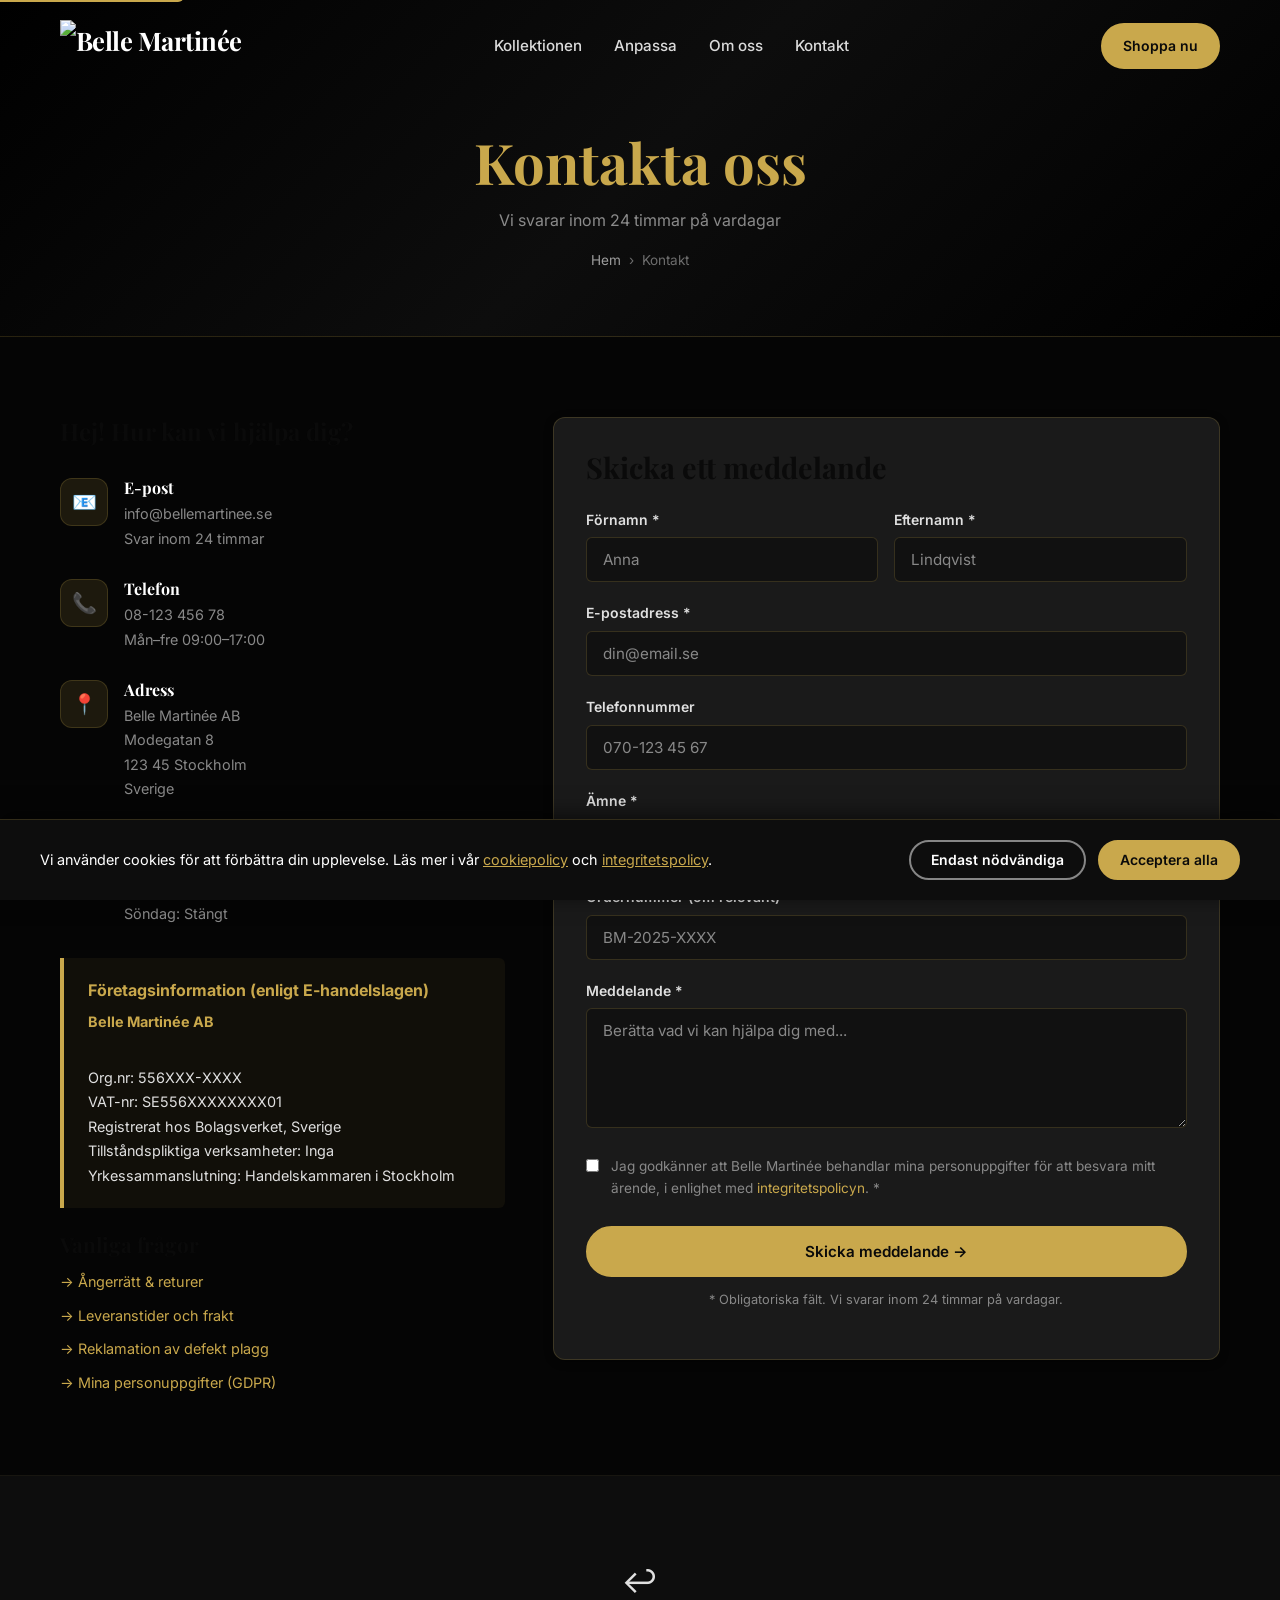
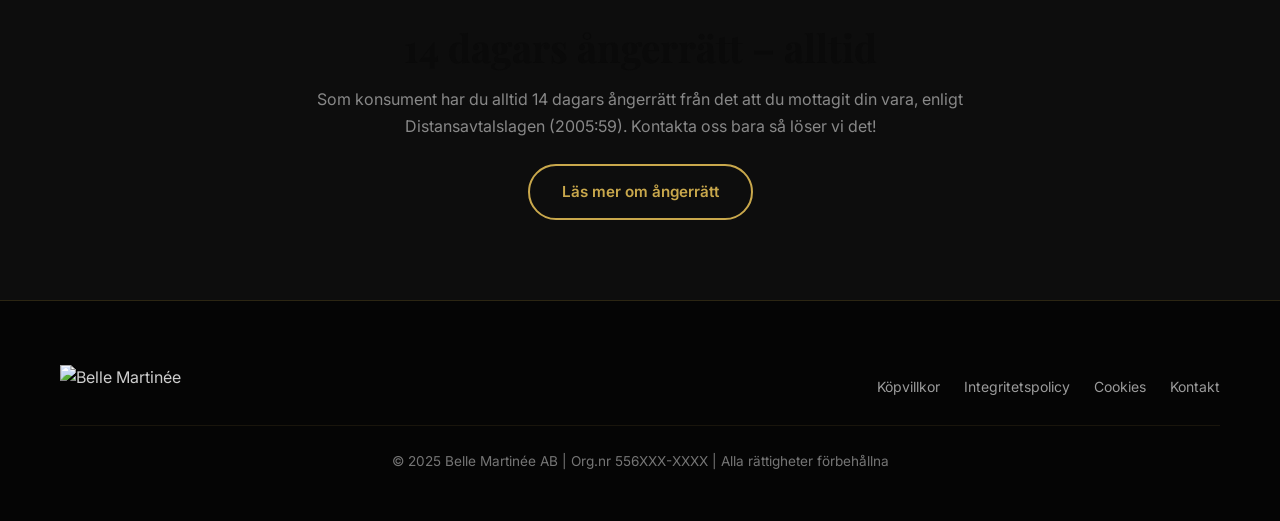
==== commit 8f65a92c: "Redesign: luxury black & gold theme for Belle Martinée with logo image Co-authored-by: bellemartinee" ====
--- a/contact.html
+++ b/contact.html
@@ -9,6 +9,7 @@
   <link rel="preconnect" href="https://fonts.googleapis.com" />
   <link rel="preconnect" href="https://fonts.gstatic.com" crossorigin />
   <link href="https://fonts.googleapis.com/css2?family=Inter:wght@400;500;600;700&family=Playfair+Display:ital,wght@0,400;0,600;0,700;1,400&display=swap" rel="stylesheet" />
+  <meta name="theme-color" content="#050505" />
   <link rel="stylesheet" href="css/style.css" />
 </head>
 <body>
@@ -32,7 +33,7 @@
   <!-- Header -->
   <header class="site-header" role="banner">
     <nav class="nav" aria-label="Huvudnavigation">
-      <a href="index.html" class="nav__logo">Belle<span>Martinée</span></a>
+      <a href="index.html" class="nav__logo" aria-label="Belle Martinée startsida"><img src="https://github.com/user-attachments/assets/f742784a-6d93-488a-91cc-13f13dc7de3b" alt="Belle Martinée" class="nav__logo-img" /></a>
       <ul class="nav__menu" role="list">
         <li><a href="index.html#kollektionen">Kollektionen</a></li>
         <li><a href="index.html#anpassa">Anpassa</a></li>
@@ -234,7 +235,7 @@
   <footer class="site-footer" role="contentinfo">
     <div class="container">
       <div style="display:flex;align-items:center;justify-content:space-between;flex-wrap:wrap;gap:1rem;padding-bottom:1rem;">
-        <a href="index.html" style="font-family:var(--font-heading);font-size:1.3rem;color:white;">Belle<span style="color:var(--color-accent)">Martinée</span></a>
+        <a href="index.html" aria-label="Belle Martinée"><img src="https://github.com/user-attachments/assets/f742784a-6d93-488a-91cc-13f13dc7de3b" alt="Belle Martinée" style="height:44px;width:auto;display:block;" /></a>
         <nav style="display:flex;gap:1.5rem;flex-wrap:wrap;" aria-label="Juridiska länkar">
           <a href="terms.html" style="color:rgba(255,255,255,0.6);font-size:0.875rem;">Köpvillkor</a>
           <a href="privacy-policy.html" style="color:rgba(255,255,255,0.6);font-size:0.875rem;">Integritetspolicy</a>
--- a/css/style.css
+++ b/css/style.css
@@ -8,21 +8,28 @@
 }
 
 :root {
-  --color-primary: #1a1a2e;
-  --color-secondary: #16213e;
-  --color-accent: #e94560;
-  --color-accent-light: #ff6b6b;
+  --color-bg: #050505;
+  --color-primary: #0a0a0a;
+  --color-secondary: #111111;
+  --color-surface: #1a1a1a;
+  --color-surface-2: #222222;
+  --color-accent: #c9a84c;
+  --color-accent-light: #e8d080;
+  --color-accent-dark: #9e7d2e;
   --color-gold: #c9a84c;
-  --color-light: #f8f9fa;
+  --color-light: #1a1a1a;
   --color-white: #ffffff;
-  --color-gray: #6c757d;
-  --color-gray-light: #e9ecef;
-  --color-text: #2d2d2d;
+  --color-gray: #888888;
+  --color-gray-light: rgba(201,168,76,0.15);
+  --color-text: #e0e0e0;
+  --color-text-muted: rgba(224,224,224,0.6);
+  --color-border: rgba(201,168,76,0.2);
   --font-heading: 'Playfair Display', Georgia, serif;
   --font-body: 'Inter', -apple-system, BlinkMacSystemFont, 'Segoe UI', sans-serif;
-  --shadow-sm: 0 2px 8px rgba(0,0,0,0.08);
-  --shadow-md: 0 4px 20px rgba(0,0,0,0.12);
-  --shadow-lg: 0 8px 40px rgba(0,0,0,0.18);
+  --shadow-sm: 0 2px 8px rgba(0,0,0,0.4);
+  --shadow-md: 0 4px 20px rgba(0,0,0,0.5);
+  --shadow-lg: 0 8px 40px rgba(0,0,0,0.6);
+  --shadow-gold: 0 4px 20px rgba(201,168,76,0.2);
   --radius: 12px;
   --radius-sm: 6px;
   --transition: all 0.3s ease;
@@ -37,7 +44,7 @@
 body {
   font-family: var(--font-body);
   color: var(--color-text);
-  background-color: var(--color-white);
+  background-color: var(--color-bg);
   line-height: 1.6;
   overflow-x: hidden;
 }
@@ -91,7 +98,7 @@
 }
 
 .section--alt {
-  background-color: var(--color-light);
+  background-color: #0d0d0d;
 }
 
 .section__header {
@@ -110,12 +117,12 @@
 }
 
 .section__title {
-  color: var(--color-primary);
+  color: var(--color-white);
   margin-bottom: 1rem;
 }
 
 .section__subtitle {
-  color: var(--color-gray);
+  color: var(--color-text-muted);
   font-size: 1.1rem;
   max-width: 600px;
   margin: 0 auto;
@@ -142,7 +149,7 @@
 
 .btn--primary {
   background-color: var(--color-accent);
-  color: var(--color-white);
+  color: var(--color-primary);
   border-color: var(--color-accent);
 }
 
@@ -150,18 +157,19 @@
   background-color: transparent;
   color: var(--color-accent);
   transform: translateY(-2px);
-  box-shadow: 0 8px 25px rgba(233,69,96,0.35);
+  box-shadow: 0 8px 25px rgba(201,168,76,0.35);
 }
 
 .btn--secondary {
   background-color: transparent;
   color: var(--color-white);
+  border-color: rgba(255,255,255,0.5);
+}
+
+.btn--secondary:hover {
+  background-color: rgba(255,255,255,0.1);
+  color: var(--color-white);
   border-color: var(--color-white);
-}
-
-.btn--secondary:hover {
-  background-color: var(--color-white);
-  color: var(--color-primary);
   transform: translateY(-2px);
 }
 
@@ -173,18 +181,19 @@
 
 .btn--outline:hover {
   background-color: var(--color-accent);
+  color: var(--color-primary);
+}
+
+.btn--dark {
+  background-color: var(--color-surface);
   color: var(--color-white);
-}
-
-.btn--dark {
-  background-color: var(--color-primary);
-  color: var(--color-white);
-  border-color: var(--color-primary);
+  border-color: var(--color-border);
 }
 
 .btn--dark:hover {
-  background-color: transparent;
+  background-color: var(--color-accent);
   color: var(--color-primary);
+  border-color: var(--color-accent);
 }
 
 .btn--sm {
@@ -200,11 +209,12 @@
   bottom: 0;
   left: 0;
   right: 0;
-  background: var(--color-primary);
+  background: #0d0d0d;
   color: var(--color-white);
   padding: 1.25rem 1.5rem;
   z-index: 9999;
-  box-shadow: 0 -4px 20px rgba(0,0,0,0.2);
+  box-shadow: 0 -4px 20px rgba(0,0,0,0.6);
+  border-top: 1px solid var(--color-border);
   display: none;
 }
 
@@ -230,7 +240,7 @@
 }
 
 .cookie-banner__text a {
-  color: var(--color-accent-light);
+  color: var(--color-accent);
   text-decoration: underline;
 }
 
@@ -260,9 +270,10 @@
 }
 
 .site-header.scrolled {
-  background: rgba(26, 26, 46, 0.97);
-  backdrop-filter: blur(10px);
-  box-shadow: 0 2px 20px rgba(0,0,0,0.15);
+  background: rgba(5, 5, 5, 0.97);
+  backdrop-filter: blur(12px);
+  box-shadow: 0 2px 20px rgba(0,0,0,0.6);
+  border-bottom: 1px solid var(--color-border);
 }
 
 .nav {
@@ -280,6 +291,14 @@
   font-weight: 700;
   color: var(--color-white);
   letter-spacing: -0.02em;
+  display: flex;
+  align-items: center;
+}
+
+.nav__logo-img {
+  height: 52px;
+  width: auto;
+  display: block;
 }
 
 .nav__logo span {
@@ -372,7 +391,7 @@
    =========================== */
 .hero {
   min-height: 100vh;
-  background: linear-gradient(135deg, var(--color-primary) 0%, var(--color-secondary) 50%, #0f3460 100%);
+  background: radial-gradient(ellipse at 20% 50%, #1a1400 0%, #000000 60%, #0a0a0a 100%);
   display: flex;
   align-items: center;
   position: relative;
@@ -384,7 +403,7 @@
   content: '';
   position: absolute;
   inset: 0;
-  background: url("data:image/svg+xml,%3Csvg width='60' height='60' viewBox='0 0 60 60' xmlns='http://www.w3.org/2000/svg'%3E%3Cg fill='none' fill-rule='evenodd'%3E%3Cg fill='%23ffffff' fill-opacity='0.03'%3E%3Cpath d='M36 34v-4h-2v4h-4v2h4v4h2v-4h4v-2h-4zm0-30V0h-2v4h-4v2h4v4h2V6h4V4h-4zM6 34v-4H4v4H0v2h4v4h2v-4h4v-2H6zM6 4V0H4v4H0v2h4v4h2V6h4V4H6z'/%3E%3C/g%3E%3C/g%3E%3C/svg%3E");
+  background: url("data:image/svg+xml,%3Csvg width='80' height='80' viewBox='0 0 80 80' xmlns='http://www.w3.org/2000/svg'%3E%3Cg fill='none' fill-rule='evenodd'%3E%3Cg fill='%23c9a84c' fill-opacity='0.03'%3E%3Cpath d='M40 40L0 0h80L40 40zM40 40L0 80h80L40 40z'/%3E%3C/g%3E%3C/g%3E%3C/svg%3E");
 }
 
 .hero::after {
@@ -394,7 +413,7 @@
   left: 0;
   right: 0;
   height: 100px;
-  background: white;
+  background: var(--color-bg);
   clip-path: ellipse(55% 100% at 50% 100%);
 }
 
@@ -414,8 +433,8 @@
   display: inline-flex;
   align-items: center;
   gap: 0.5rem;
-  background: rgba(233,69,96,0.15);
-  border: 1px solid rgba(233,69,96,0.4);
+  background: rgba(201,168,76,0.12);
+  border: 1px solid rgba(201,168,76,0.4);
   color: var(--color-accent-light);
   font-size: 0.8rem;
   font-weight: 600;
@@ -435,6 +454,7 @@
 .hero__title .highlight {
   color: var(--color-accent);
   position: relative;
+  font-style: italic;
 }
 
 .hero__description {
@@ -484,12 +504,12 @@
 }
 
 .mockup-card {
-  background: rgba(255,255,255,0.08);
-  border: 1px solid rgba(255,255,255,0.12);
+  background: rgba(201,168,76,0.05);
+  border: 1px solid rgba(201,168,76,0.15);
   border-radius: 20px;
   padding: 2rem;
   backdrop-filter: blur(10px);
-  box-shadow: 0 20px 60px rgba(0,0,0,0.3);
+  box-shadow: 0 20px 60px rgba(0,0,0,0.5);
 }
 
 .mockup-card__grid {
@@ -510,9 +530,9 @@
   aspect-ratio: 2/1;
 }
 
-.mockup-color-1 { background: linear-gradient(135deg, #667eea 0%, #764ba2 100%); }
-.mockup-color-2 { background: linear-gradient(135deg, #f093fb 0%, #f5576c 100%); }
-.mockup-color-3 { background: linear-gradient(135deg, #4facfe 0%, #00f2fe 100%); }
+.mockup-color-1 { background: linear-gradient(135deg, #c9a84c 0%, #e8d080 100%); }
+.mockup-color-2 { background: linear-gradient(135deg, #9e7d2e 0%, #c9a84c 100%); }
+.mockup-color-3 { background: linear-gradient(135deg, #2a2a2a 0%, #444444 100%); }
 
 .mockup-item__label {
   position: absolute;
@@ -539,16 +559,17 @@
 
 .floating-badge {
   position: absolute;
-  background: white;
+  background: #1a1a1a;
+  border: 1px solid var(--color-border);
   border-radius: 12px;
   padding: 0.75rem 1rem;
-  box-shadow: var(--shadow-lg);
+  box-shadow: var(--shadow-gold);
   display: flex;
   align-items: center;
   gap: 0.5rem;
   font-size: 0.85rem;
   font-weight: 600;
-  color: var(--color-primary);
+  color: var(--color-accent);
   animation: float 3s ease-in-out infinite;
 }
 
@@ -577,7 +598,9 @@
    FEATURES / USP STRIP
    =========================== */
 .usp-strip {
-  background: var(--color-primary);
+  background: #080808;
+  border-top: 1px solid var(--color-border);
+  border-bottom: 1px solid var(--color-border);
   padding: 1.5rem 0;
 }
 
@@ -615,17 +638,18 @@
 }
 
 .product-card {
-  background: var(--color-white);
+  background: var(--color-surface);
   border-radius: var(--radius);
   overflow: hidden;
   box-shadow: var(--shadow-sm);
   transition: var(--transition);
-  border: 1px solid var(--color-gray-light);
+  border: 1px solid var(--color-border);
 }
 
 .product-card:hover {
   transform: translateY(-6px);
-  box-shadow: var(--shadow-lg);
+  box-shadow: var(--shadow-gold);
+  border-color: var(--color-accent);
 }
 
 .product-card__image {
@@ -648,7 +672,7 @@
   top: 1rem;
   left: 1rem;
   background: var(--color-accent);
-  color: white;
+  color: var(--color-primary);
   font-size: 0.75rem;
   font-weight: 700;
   padding: 0.25rem 0.75rem;
@@ -663,9 +687,9 @@
   right: 1rem;
   width: 36px;
   height: 36px;
-  background: white;
+  background: rgba(10,10,10,0.8);
   border-radius: 50%;
-  border: none;
+  border: 1px solid var(--color-border);
   cursor: pointer;
   display: flex;
   align-items: center;
@@ -674,6 +698,7 @@
   box-shadow: var(--shadow-sm);
   transition: var(--transition);
   opacity: 0;
+  color: var(--color-accent);
 }
 
 .product-card:hover .product-card__wishlist {
@@ -682,7 +707,8 @@
 
 .product-card__wishlist:hover {
   background: var(--color-accent);
-  color: white;
+  color: var(--color-primary);
+  border-color: var(--color-accent);
 }
 
 .product-card__body {
@@ -691,7 +717,7 @@
 
 .product-card__category {
   font-size: 0.8rem;
-  color: var(--color-gray);
+  color: var(--color-accent);
   text-transform: uppercase;
   letter-spacing: 0.1em;
   font-weight: 600;
@@ -701,7 +727,7 @@
 .product-card__name {
   font-family: var(--font-heading);
   font-size: 1.1rem;
-  color: var(--color-primary);
+  color: var(--color-white);
   margin-bottom: 0.75rem;
   line-height: 1.3;
 }
@@ -729,7 +755,7 @@
   justify-content: space-between;
   margin-top: 1rem;
   padding-top: 1rem;
-  border-top: 1px solid var(--color-gray-light);
+  border-top: 1px solid rgba(201,168,76,0.15);
 }
 
 .product-card__price {
@@ -740,13 +766,13 @@
 .price-current {
   font-size: 1.25rem;
   font-weight: 700;
-  color: var(--color-primary);
+  color: var(--color-accent);
   line-height: 1;
 }
 
 .price-vat {
   font-size: 0.72rem;
-  color: var(--color-gray);
+  color: var(--color-text-muted);
   margin-top: 2px;
 }
 
@@ -757,20 +783,20 @@
 }
 
 .btn--add-cart {
-  background: var(--color-primary);
-  color: white;
+  background: var(--color-accent);
+  color: var(--color-primary);
   border: none;
   border-radius: 50px;
   padding: 0.6rem 1.25rem;
   font-size: 0.85rem;
-  font-weight: 600;
+  font-weight: 700;
   cursor: pointer;
   transition: var(--transition);
   font-family: var(--font-body);
 }
 
 .btn--add-cart:hover {
-  background: var(--color-accent);
+  background: var(--color-accent-light);
   transform: scale(1.03);
 }
 
@@ -778,9 +804,11 @@
    CUSTOMIZATION SECTION
    =========================== */
 .customize {
-  background: linear-gradient(135deg, var(--color-primary) 0%, var(--color-secondary) 100%);
+  background: linear-gradient(135deg, #0a0a0a 0%, #111111 100%);
   padding: 5rem 0;
   color: white;
+  border-top: 1px solid var(--color-border);
+  border-bottom: 1px solid var(--color-border);
 }
 
 .customize__inner {
@@ -791,7 +819,7 @@
 }
 
 .customize__tag {
-  color: var(--color-accent-light);
+  color: var(--color-accent);
   font-size: 0.85rem;
   font-weight: 600;
   text-transform: uppercase;
@@ -829,7 +857,7 @@
   height: 36px;
   border-radius: 50%;
   background: var(--color-accent);
-  color: white;
+  color: var(--color-primary);
   font-weight: 700;
   font-size: 0.9rem;
   display: flex;
@@ -856,8 +884,8 @@
 }
 
 .customize__demo {
-  background: rgba(255,255,255,0.07);
-  border: 1px solid rgba(255,255,255,0.1);
+  background: rgba(201,168,76,0.04);
+  border: 1px solid rgba(201,168,76,0.2);
   border-radius: 20px;
   padding: 2rem;
   width: 100%;
@@ -866,7 +894,7 @@
 
 .demo-product {
   aspect-ratio: 1;
-  background: linear-gradient(135deg, #667eea 0%, #764ba2 100%);
+  background: linear-gradient(135deg, #c9a84c 0%, #9e7d2e 100%);
   border-radius: 12px;
   display: flex;
   flex-direction: column;
@@ -953,17 +981,18 @@
 }
 
 .testimonial-card {
-  background: var(--color-white);
+  background: var(--color-surface);
   border-radius: var(--radius);
   padding: 1.75rem;
   box-shadow: var(--shadow-sm);
-  border: 1px solid var(--color-gray-light);
+  border: 1px solid var(--color-border);
   transition: var(--transition);
 }
 
 .testimonial-card:hover {
-  box-shadow: var(--shadow-md);
+  box-shadow: var(--shadow-gold);
   transform: translateY(-3px);
+  border-color: var(--color-accent);
 }
 
 .testimonial-card__stars {
@@ -973,7 +1002,7 @@
 }
 
 .testimonial-card__text {
-  color: var(--color-text);
+  color: var(--color-text-muted);
   font-style: italic;
   margin-bottom: 1.25rem;
   font-size: 0.95rem;
@@ -1001,7 +1030,7 @@
 
 .author-name {
   font-weight: 600;
-  color: var(--color-primary);
+  color: var(--color-white);
   font-size: 0.9rem;
 }
 
@@ -1014,18 +1043,20 @@
    NEWSLETTER
    =========================== */
 .newsletter {
-  background: var(--color-accent);
+  background: linear-gradient(135deg, #0d0d0d 0%, #1a1400 50%, #0d0d0d 100%);
+  border-top: 1px solid var(--color-border);
+  border-bottom: 1px solid var(--color-border);
   padding: 4rem 0;
   text-align: center;
 }
 
 .newsletter h2 {
-  color: white;
+  color: var(--color-accent);
   margin-bottom: 1rem;
 }
 
 .newsletter p {
-  color: rgba(255,255,255,0.85);
+  color: var(--color-text-muted);
   font-size: 1.05rem;
   margin-bottom: 2rem;
 }
@@ -1042,42 +1073,53 @@
   flex: 1;
   min-width: 200px;
   padding: 0.875rem 1.25rem;
+  border: 1px solid var(--color-border);
+  border-radius: 50px;
+  font-family: var(--font-body);
+  font-size: 0.95rem;
+  outline: none;
+  background: rgba(201,168,76,0.05);
+  color: var(--color-white);
+  transition: var(--transition);
+}
+
+.newsletter__input::placeholder {
+  color: var(--color-gray);
+}
+
+.newsletter__input:focus {
+  border-color: var(--color-accent);
+  background: rgba(201,168,76,0.08);
+  box-shadow: 0 0 0 3px rgba(201,168,76,0.1);
+}
+
+.newsletter__submit {
+  padding: 0.875rem 1.75rem;
+  background: var(--color-accent);
+  color: var(--color-primary);
   border: none;
   border-radius: 50px;
   font-family: var(--font-body);
   font-size: 0.95rem;
-  outline: none;
-  background: white;
-  color: var(--color-text);
-}
-
-.newsletter__submit {
-  padding: 0.875rem 1.75rem;
-  background: var(--color-primary);
-  color: white;
-  border: none;
-  border-radius: 50px;
-  font-family: var(--font-body);
-  font-size: 0.95rem;
-  font-weight: 600;
+  font-weight: 700;
   cursor: pointer;
   transition: var(--transition);
   white-space: nowrap;
 }
 
 .newsletter__submit:hover {
-  background: var(--color-secondary);
+  background: var(--color-accent-light);
   transform: scale(1.03);
 }
 
 .newsletter__disclaimer {
-  color: rgba(255,255,255,0.7);
+  color: var(--color-gray);
   font-size: 0.8rem;
   margin: 0;
 }
 
 .newsletter__disclaimer a {
-  color: white;
+  color: var(--color-accent);
   text-decoration: underline;
 }
 
@@ -1085,9 +1127,10 @@
    FOOTER
    =========================== */
 .site-footer {
-  background: var(--color-primary);
+  background: #050505;
   color: rgba(255,255,255,0.8);
   padding: 4rem 0 2rem;
+  border-top: 1px solid var(--color-border);
 }
 
 .footer__grid {
@@ -1099,13 +1142,13 @@
 
 .footer__brand h3 {
   font-family: var(--font-heading);
-  color: white;
+  color: var(--color-accent);
   font-size: 1.5rem;
   margin-bottom: 1rem;
 }
 
 .footer__brand h3 span {
-  color: var(--color-accent);
+  color: var(--color-white);
 }
 
 .footer__brand p {
@@ -1124,8 +1167,8 @@
   width: 38px;
   height: 38px;
   border-radius: 50%;
-  background: rgba(255,255,255,0.08);
-  border: 1px solid rgba(255,255,255,0.12);
+  background: rgba(201,168,76,0.08);
+  border: 1px solid var(--color-border);
   display: flex;
   align-items: center;
   justify-content: center;
@@ -1137,12 +1180,12 @@
 .social-link:hover {
   background: var(--color-accent);
   border-color: var(--color-accent);
-  color: white;
+  color: var(--color-primary);
   transform: translateY(-2px);
 }
 
 .footer__col h4 {
-  color: white;
+  color: var(--color-accent);
   font-family: var(--font-heading);
   font-size: 1rem;
   margin-bottom: 1.25rem;
@@ -1162,7 +1205,7 @@
 }
 
 .footer__links a:hover {
-  color: var(--color-accent-light);
+  color: var(--color-accent);
   padding-left: 4px;
 }
 
@@ -1183,7 +1226,7 @@
 
 .footer__divider {
   border: none;
-  border-top: 1px solid rgba(255,255,255,0.08);
+  border-top: 1px solid rgba(201,168,76,0.1);
   margin-bottom: 1.5rem;
 }
 
@@ -1231,18 +1274,19 @@
    LEGAL PAGES
    =========================== */
 .legal-hero {
-  background: linear-gradient(135deg, var(--color-primary) 0%, var(--color-secondary) 100%);
+  background: linear-gradient(135deg, #000000 0%, #0d0d0d 50%, #000000 100%);
+  border-bottom: 1px solid var(--color-border);
   padding: 8rem 0 4rem;
   text-align: center;
 }
 
 .legal-hero h1 {
-  color: white;
+  color: var(--color-accent);
   margin-bottom: 0.75rem;
 }
 
 .legal-hero p {
-  color: rgba(255,255,255,0.7);
+  color: var(--color-text-muted);
   font-size: 1rem;
   margin: 0;
 }
@@ -1254,16 +1298,16 @@
 }
 
 .legal-content h2 {
-  color: var(--color-primary);
+  color: var(--color-accent);
   margin-top: 2.5rem;
   margin-bottom: 1rem;
   font-size: 1.5rem;
   padding-bottom: 0.5rem;
-  border-bottom: 2px solid var(--color-gray-light);
+  border-bottom: 2px solid rgba(201,168,76,0.2);
 }
 
 .legal-content h3 {
-  color: var(--color-primary);
+  color: var(--color-white);
   margin-top: 1.75rem;
   margin-bottom: 0.75rem;
   font-size: 1.15rem;
@@ -1302,7 +1346,7 @@
 }
 
 .legal-box {
-  background: var(--color-light);
+  background: rgba(201,168,76,0.06);
   border-left: 4px solid var(--color-accent);
   border-radius: 0 var(--radius-sm) var(--radius-sm) 0;
   padding: 1.25rem 1.5rem;
@@ -1316,7 +1360,7 @@
 
 .legal-box strong {
   display: block;
-  color: var(--color-primary);
+  color: var(--color-accent);
   margin-bottom: 0.4rem;
 }
 
@@ -1328,8 +1372,8 @@
 }
 
 .legal-table th {
-  background: var(--color-primary);
-  color: white;
+  background: var(--color-accent);
+  color: var(--color-primary);
   padding: 0.75rem 1rem;
   text-align: left;
   font-weight: 600;
@@ -1337,12 +1381,12 @@
 
 .legal-table td {
   padding: 0.75rem 1rem;
-  border-bottom: 1px solid var(--color-gray-light);
+  border-bottom: 1px solid rgba(201,168,76,0.15);
   color: var(--color-text);
 }
 
 .legal-table tr:nth-child(even) td {
-  background: var(--color-light);
+  background: rgba(201,168,76,0.04);
 }
 
 .cookie-preference-form {
@@ -1350,8 +1394,8 @@
 }
 
 .cookie-category {
-  background: var(--color-white);
-  border: 1px solid var(--color-gray-light);
+  background: var(--color-surface);
+  border: 1px solid var(--color-border);
   border-radius: var(--radius);
   padding: 1.25rem 1.5rem;
   margin-bottom: 1rem;
@@ -1382,7 +1426,7 @@
   position: absolute;
   cursor: pointer;
   inset: 0;
-  background: #ccc;
+  background: #333;
   border-radius: 34px;
   transition: var(--transition);
 }
@@ -1413,7 +1457,7 @@
 }
 
 .cookie-category__info h4 {
-  color: var(--color-primary);
+  color: var(--color-white);
   font-family: var(--font-heading);
   font-size: 1rem;
   margin-bottom: 0.4rem;
@@ -1447,8 +1491,9 @@
   width: 48px;
   height: 48px;
   border-radius: 12px;
-  background: var(--color-accent);
-  color: white;
+  background: rgba(201,168,76,0.12);
+  border: 1px solid var(--color-border);
+  color: var(--color-accent);
   display: flex;
   align-items: center;
   justify-content: center;
@@ -1457,7 +1502,7 @@
 }
 
 .contact-info__text h4 {
-  color: var(--color-primary);
+  color: var(--color-white);
   margin-bottom: 0.25rem;
   font-family: var(--font-heading);
   font-size: 1rem;
@@ -1474,8 +1519,8 @@
 }
 
 .contact-form {
-  background: var(--color-white);
-  border: 1px solid var(--color-gray-light);
+  background: var(--color-surface);
+  border: 1px solid var(--color-border);
   border-radius: var(--radius);
   padding: 2rem;
   box-shadow: var(--shadow-sm);
@@ -1489,7 +1534,7 @@
   display: block;
   font-weight: 600;
   font-size: 0.875rem;
-  color: var(--color-primary);
+  color: var(--color-text);
   margin-bottom: 0.4rem;
 }
 
@@ -1498,21 +1543,31 @@
 .form-group textarea {
   width: 100%;
   padding: 0.75rem 1rem;
-  border: 1.5px solid var(--color-gray-light);
+  border: 1.5px solid rgba(201,168,76,0.2);
   border-radius: var(--radius-sm);
   font-family: var(--font-body);
   font-size: 0.95rem;
   color: var(--color-text);
   transition: var(--transition);
   outline: none;
-  background: white;
+  background: var(--color-secondary);
+}
+
+.form-group input::placeholder,
+.form-group textarea::placeholder {
+  color: var(--color-gray);
+}
+
+.form-group select option {
+  background: var(--color-surface);
+  color: var(--color-text);
 }
 
 .form-group input:focus,
 .form-group select:focus,
 .form-group textarea:focus {
   border-color: var(--color-accent);
-  box-shadow: 0 0 0 3px rgba(233,69,96,0.1);
+  box-shadow: 0 0 0 3px rgba(201,168,76,0.1);
 }
 
 .form-group textarea {
@@ -1560,11 +1615,12 @@
   top: 1.5rem;
   right: 1.5rem;
   z-index: 9998;
-  background: var(--color-primary);
+  background: #1a1a1a;
   color: white;
+  border: 1px solid var(--color-border);
   padding: 1rem 1.5rem;
   border-radius: var(--radius);
-  box-shadow: var(--shadow-lg);
+  box-shadow: var(--shadow-gold);
   display: flex;
   align-items: center;
   gap: 0.75rem;
@@ -1607,9 +1663,10 @@
   right: -420px;
   width: min(420px, 100vw);
   height: 100%;
-  background: white;
+  background: #0d0d0d;
+  border-left: 1px solid var(--color-border);
   z-index: 1101;
-  box-shadow: -4px 0 30px rgba(0,0,0,0.12);
+  box-shadow: -4px 0 30px rgba(0,0,0,0.6);
   display: flex;
   flex-direction: column;
   transition: right 0.35s ease;
@@ -1624,12 +1681,12 @@
   align-items: center;
   justify-content: space-between;
   padding: 1.25rem 1.5rem;
-  border-bottom: 1px solid var(--color-gray-light);
+  border-bottom: 1px solid var(--color-border);
 }
 
 .cart-sidebar__header h3 {
   font-family: var(--font-heading);
-  color: var(--color-primary);
+  color: var(--color-accent);
   font-size: 1.2rem;
 }
 
@@ -1671,7 +1728,7 @@
   gap: 1rem;
   align-items: flex-start;
   padding: 1rem 0;
-  border-bottom: 1px solid var(--color-gray-light);
+  border-bottom: 1px solid rgba(201,168,76,0.1);
 }
 
 .cart-item__image {
@@ -1691,7 +1748,7 @@
 
 .cart-item__name {
   font-weight: 600;
-  color: var(--color-primary);
+  color: var(--color-white);
   font-size: 0.9rem;
   margin-bottom: 0.25rem;
 }
@@ -1711,8 +1768,9 @@
 .qty-btn {
   width: 26px;
   height: 26px;
-  border: 1px solid var(--color-gray-light);
-  background: white;
+  border: 1px solid var(--color-border);
+  background: var(--color-surface);
+  color: var(--color-text);
   border-radius: 4px;
   cursor: pointer;
   font-size: 1rem;
@@ -1723,7 +1781,9 @@
 }
 
 .qty-btn:hover {
-  background: var(--color-gray-light);
+  background: var(--color-accent);
+  color: var(--color-primary);
+  border-color: var(--color-accent);
 }
 
 .qty-num {
@@ -1735,7 +1795,7 @@
 
 .cart-item__price {
   font-weight: 700;
-  color: var(--color-primary);
+  color: var(--color-accent);
   font-size: 0.95rem;
   white-space: nowrap;
 }
@@ -1757,7 +1817,7 @@
 
 .cart-sidebar__footer {
   padding: 1.25rem 1.5rem;
-  border-top: 1px solid var(--color-gray-light);
+  border-top: 1px solid var(--color-border);
 }
 
 .cart-total {
@@ -1766,7 +1826,7 @@
   align-items: center;
   margin-bottom: 0.5rem;
   font-weight: 700;
-  color: var(--color-primary);
+  color: var(--color-white);
   font-size: 1.1rem;
 }
 
@@ -1779,7 +1839,8 @@
 .cart-withdrawal-note {
   font-size: 0.78rem;
   color: var(--color-gray);
-  background: var(--color-light);
+  background: rgba(201,168,76,0.05);
+  border: 1px solid rgba(201,168,76,0.1);
   border-radius: var(--radius-sm);
   padding: 0.6rem 0.75rem;
   margin-bottom: 1rem;
@@ -1795,7 +1856,8 @@
   left: -100%;
   width: min(320px, 85vw);
   height: 100%;
-  background: var(--color-primary);
+  background: #080808;
+  border-right: 1px solid var(--color-border);
   z-index: 1200;
   padding: 2rem 1.5rem;
   transition: left 0.35s ease;
@@ -1816,11 +1878,11 @@
 .mobile-nav__logo {
   font-family: var(--font-heading);
   font-size: 1.4rem;
-  color: white;
+  color: var(--color-accent);
 }
 
 .mobile-nav__logo span {
-  color: var(--color-accent);
+  color: var(--color-white);
 }
 
 .mobile-nav__close {
@@ -1849,12 +1911,12 @@
   font-size: 1.1rem;
   font-weight: 500;
   padding: 0.875rem 0;
-  border-bottom: 1px solid rgba(255,255,255,0.07);
+  border-bottom: 1px solid rgba(201,168,76,0.1);
   transition: var(--transition);
 }
 
 .mobile-nav__links a:hover {
-  color: white;
+  color: var(--color-accent);
   padding-left: 0.5rem;
 }
 
@@ -1866,7 +1928,7 @@
   top: -40px;
   left: 0;
   background: var(--color-accent);
-  color: white;
+  color: var(--color-primary);
   padding: 0.5rem 1rem;
   z-index: 9999;
   font-weight: 600;
@@ -2027,3 +2089,89 @@
     grid-template-columns: 1fr;
   }
 }
+
+/* ===========================
+   LUXURY ABOUT CARDS
+   =========================== */
+.about-card {
+  text-align: center;
+  padding: 2rem;
+  background: var(--color-surface) !important;
+  border-radius: var(--radius);
+  box-shadow: var(--shadow-sm);
+  border: 1px solid var(--color-border);
+  transition: var(--transition);
+}
+
+.about-card:hover {
+  border-color: var(--color-accent);
+  box-shadow: var(--shadow-gold);
+}
+
+.about-card h3 {
+  color: var(--color-accent) !important;
+  margin-bottom: 0.75rem;
+}
+
+.about-card p {
+  color: var(--color-text-muted) !important;
+  font-size: 0.95rem;
+}
+
+.about-card .about-icon {
+  font-size: 2.5rem;
+  margin-bottom: 1rem;
+  display: block;
+}
+
+/* ===========================
+   GOLD DIVIDER DECORATION
+   =========================== */
+.gold-divider {
+  width: 60px;
+  height: 2px;
+  background: linear-gradient(90deg, transparent, var(--color-accent), transparent);
+  margin: 1.5rem auto;
+}
+
+/* ===========================
+   LUXURY HERO LOGO DISPLAY
+   =========================== */
+.hero-logo {
+  max-width: 280px;
+  width: 100%;
+  height: auto;
+  margin-bottom: 2rem;
+  filter: drop-shadow(0 4px 20px rgba(201,168,76,0.3));
+}
+
+/* ===========================
+   FOOTER LOGO IMAGE
+   =========================== */
+.footer-logo-img {
+  height: 64px;
+  width: auto;
+  margin-bottom: 1rem;
+  display: block;
+}
+
+/* ===========================
+   NAV LOGO IMAGE
+   =========================== */
+.nav__logo-img {
+  height: 52px;
+  width: auto;
+  display: block;
+  transition: var(--transition);
+}
+
+.nav__logo-img:hover {
+  filter: drop-shadow(0 0 8px rgba(201,168,76,0.5));
+}
+
+/* ===========================
+   LUXURY SECTION SEPARATOR
+   =========================== */
+.section + .section {
+  border-top: 1px solid rgba(201,168,76,0.06);
+}
